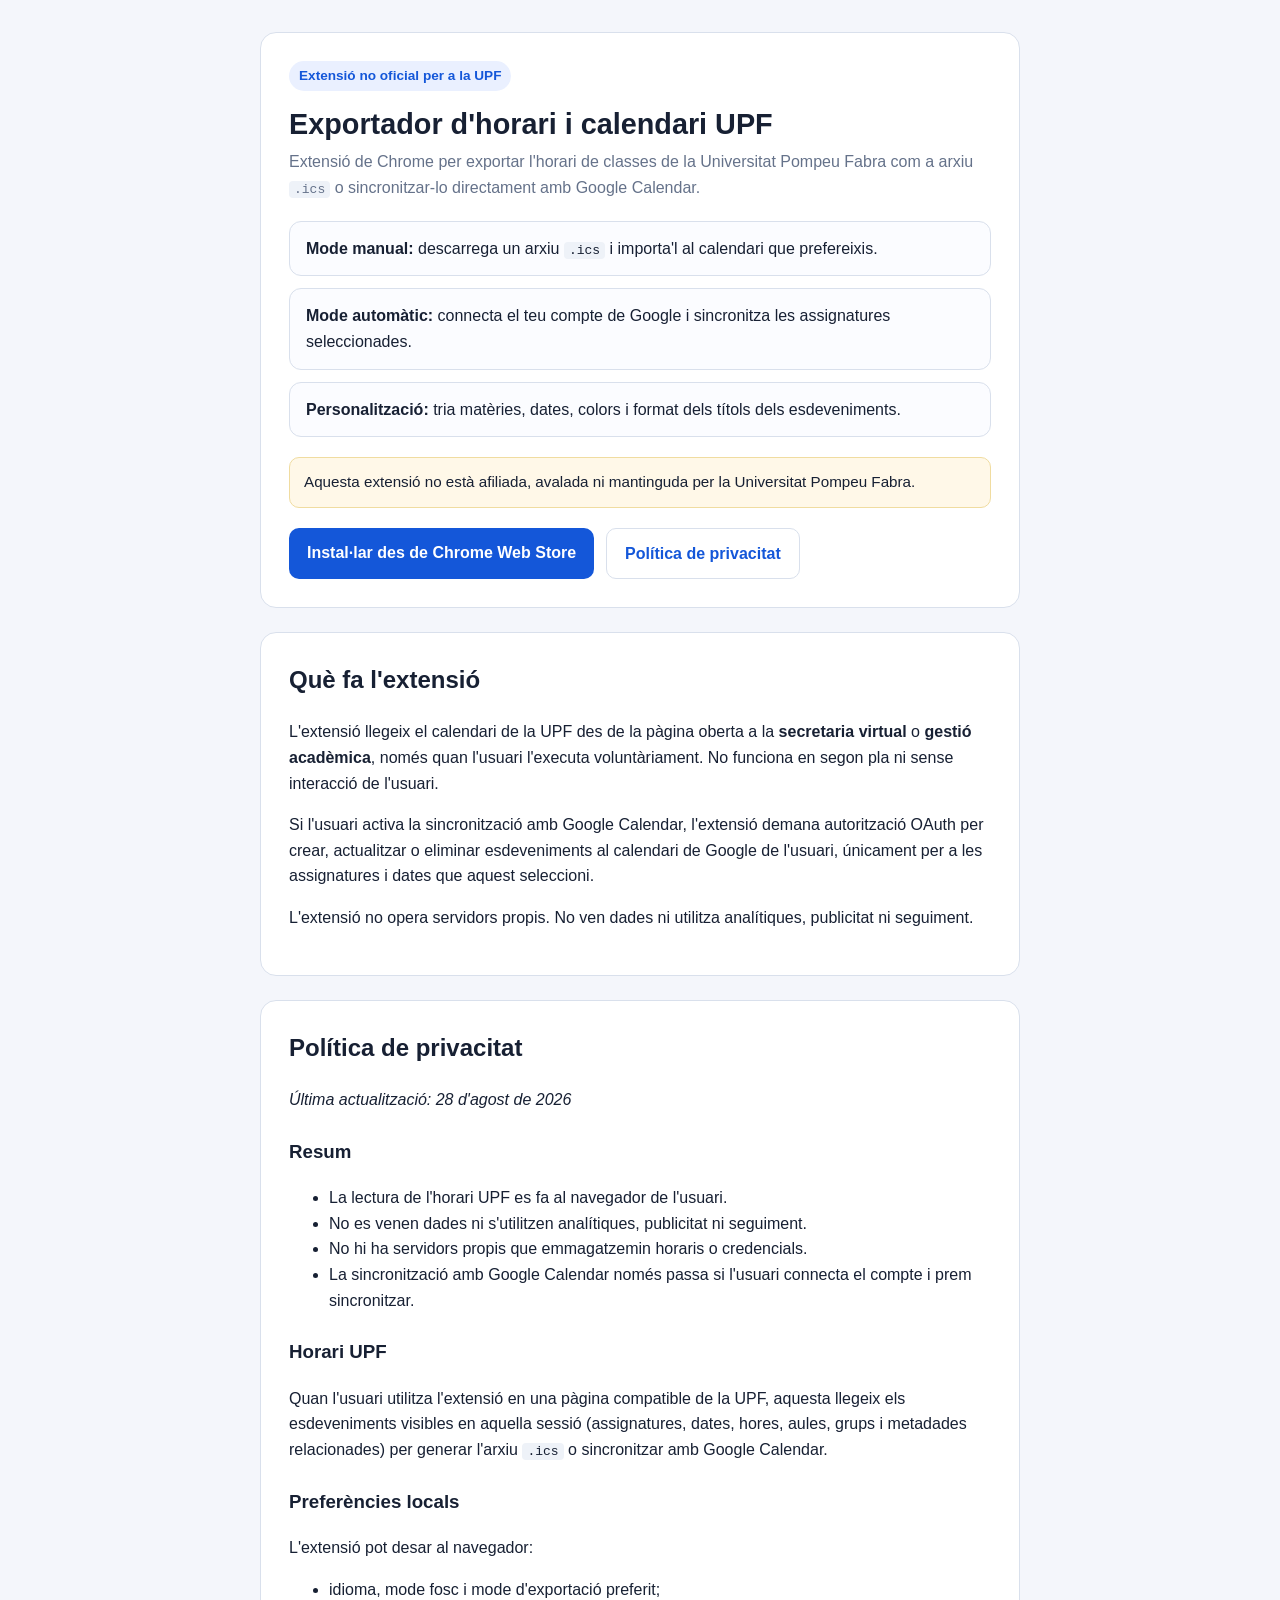
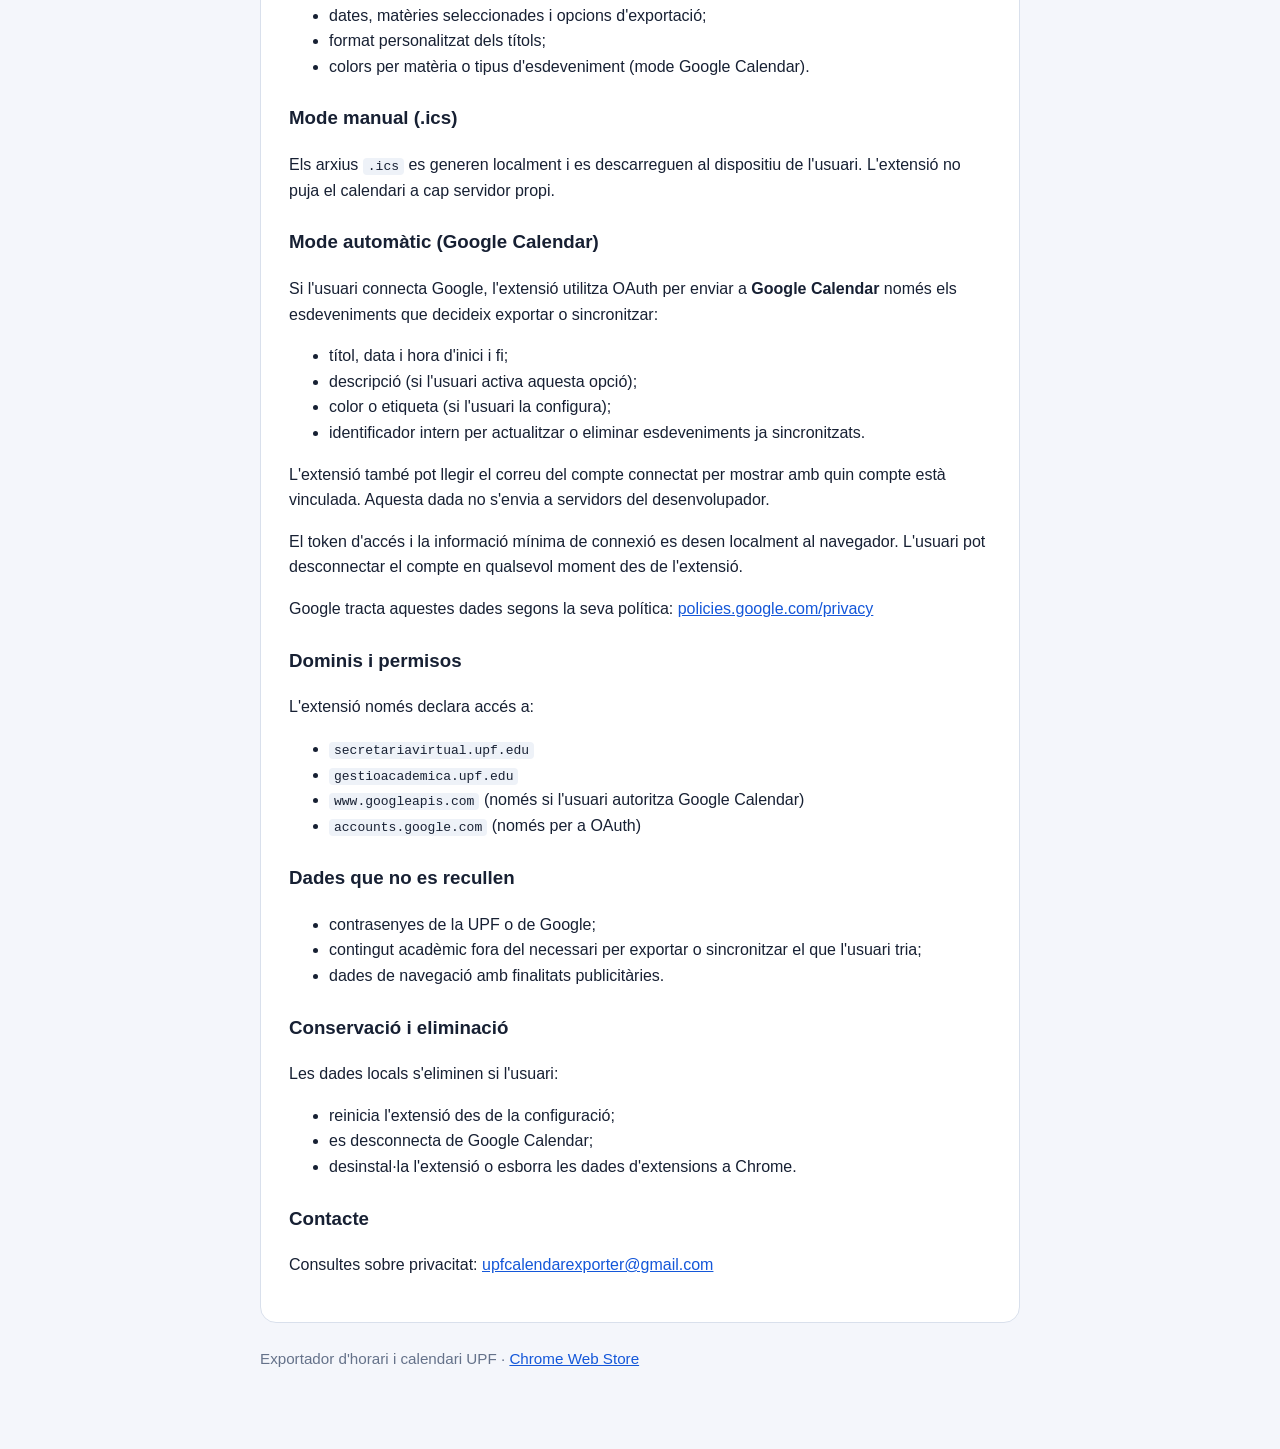
==== docs/index.html @ 2ce5fbe7 "Rename index (2).html to index.html" ====
<!doctype html>
<html lang="ca">
<head>
  <meta charset="utf-8">
  <meta name="viewport" content="width=device-width, initial-scale=1">
  <title>Exportador d'horari i calendari UPF</title>
  <style>
    :root {
      --bg: #f4f6fb;
      --card: #ffffff;
      --text: #172033;
      --muted: #65728a;
      --primary: #1457d9;
      --border: #d9e0ec;
    }

    * { box-sizing: border-box; }

    body {
      margin: 0;
      font-family: Arial, sans-serif;
      line-height: 1.6;
      color: var(--text);
      background: var(--bg);
    }

    .wrap {
      max-width: 800px;
      margin: 0 auto;
      padding: 32px 20px 64px;
    }

    .hero {
      background: var(--card);
      border: 1px solid var(--border);
      border-radius: 16px;
      padding: 28px;
      margin-bottom: 24px;
    }

    h1 {
      margin: 0 0 8px;
      font-size: 1.8rem;
      line-height: 1.2;
    }

    .subtitle {
      margin: 0 0 20px;
      color: var(--muted);
    }

    .badge {
      display: inline-block;
      margin-bottom: 16px;
      padding: 4px 10px;
      border-radius: 999px;
      background: #eaf0ff;
      color: var(--primary);
      font-size: 0.85rem;
      font-weight: 700;
    }

    .actions {
      display: flex;
      flex-wrap: wrap;
      gap: 12px;
      margin-top: 20px;
    }

    .btn {
      display: inline-block;
      padding: 12px 18px;
      border-radius: 10px;
      text-decoration: none;
      font-weight: 700;
    }

    .btn-primary {
      background: var(--primary);
      color: #fff;
    }

    .btn-secondary {
      background: #fff;
      color: var(--primary);
      border: 1px solid var(--border);
    }

    .features {
      display: grid;
      gap: 12px;
      margin: 20px 0 0;
      padding: 0;
      list-style: none;
    }

    .features li {
      background: #fbfcff;
      border: 1px solid var(--border);
      border-radius: 12px;
      padding: 14px 16px;
    }

    .section {
      background: var(--card);
      border: 1px solid var(--border);
      border-radius: 16px;
      padding: 28px;
      margin-bottom: 24px;
    }

    .section h2 {
      margin-top: 0;
    }

    .section h3 {
      margin-top: 24px;
    }

    .notice {
      padding: 12px 14px;
      border-radius: 10px;
      background: #fff8e8;
      border: 1px solid #f0dca0;
      font-size: 0.95rem;
    }

    .footer {
      color: var(--muted);
      font-size: 0.95rem;
    }

    a { color: var(--primary); }

    code {
      background: #eef2f8;
      padding: 1px 5px;
      border-radius: 4px;
    }
  </style>
</head>
<body>
  <div class="wrap">
    <section class="hero">
      <span class="badge">Extensió no oficial per a la UPF</span>
      <h1>Exportador d'horari i calendari UPF</h1>
      <p class="subtitle">
        Extensió de Chrome per exportar l'horari de classes de la Universitat Pompeu Fabra
        com a arxiu <code>.ics</code> o sincronitzar-lo directament amb Google Calendar.
      </p>

      <ul class="features">
        <li><strong>Mode manual:</strong> descarrega un arxiu <code>.ics</code> i importa'l al calendari que prefereixis.</li>
        <li><strong>Mode automàtic:</strong> connecta el teu compte de Google i sincronitza les assignatures seleccionades.</li>
        <li><strong>Personalització:</strong> tria matèries, dates, colors i format dels títols dels esdeveniments.</li>
      </ul>

      <p class="notice" style="margin-top: 20px;">
        Aquesta extensió no està afiliada, avalada ni mantinguda per la Universitat Pompeu Fabra.
      </p>

      <div class="actions">
        <a class="btn btn-primary" href="https://chromewebstore.google.com/detail/ijndcdclgmgbmdmcppklikbmdgbapaig" target="_blank" rel="noopener noreferrer">
          Instal·lar des de Chrome Web Store
        </a>
        <a class="btn btn-secondary" href="#privacidad">
          Política de privacitat
        </a>
      </div>
    </section>

    <section class="section">
      <h2>Què fa l'extensió</h2>
      <p>
        L'extensió llegeix el calendari de la UPF des de la pàgina oberta a la
        <strong>secretaria virtual</strong> o <strong>gestió acadèmica</strong>, només quan l'usuari
        l'executa voluntàriament. No funciona en segon pla ni sense interacció de l'usuari.
      </p>
      <p>
        Si l'usuari activa la sincronització amb Google Calendar, l'extensió demana autorització OAuth
        per crear, actualitzar o eliminar esdeveniments al calendari de Google de l'usuari, únicament
        per a les assignatures i dates que aquest seleccioni.
      </p>
      <p>
        L'extensió no opera servidors propis. No ven dades ni utilitza analítiques, publicitat ni seguiment.
      </p>
    </section>

    <section class="section" id="privacidad">
      <h2>Política de privacitat</h2>
      <p><em>Última actualització: 28 d'agost de 2026</em></p>

      <h3>Resum</h3>
      <ul>
        <li>La lectura de l'horari UPF es fa al navegador de l'usuari.</li>
        <li>No es venen dades ni s'utilitzen analítiques, publicitat ni seguiment.</li>
        <li>No hi ha servidors propis que emmagatzemin horaris o credencials.</li>
        <li>La sincronització amb Google Calendar només passa si l'usuari connecta el compte i prem sincronitzar.</li>
      </ul>

      <h3>Horari UPF</h3>
      <p>
        Quan l'usuari utilitza l'extensió en una pàgina compatible de la UPF, aquesta llegeix els
        esdeveniments visibles en aquella sessió (assignatures, dates, hores, aules, grups i metadades
        relacionades) per generar l'arxiu <code>.ics</code> o sincronitzar amb Google Calendar.
      </p>

      <h3>Preferències locals</h3>
      <p>L'extensió pot desar al navegador:</p>
      <ul>
        <li>idioma, mode fosc i mode d'exportació preferit;</li>
        <li>dates, matèries seleccionades i opcions d'exportació;</li>
        <li>format personalitzat dels títols;</li>
        <li>colors per matèria o tipus d'esdeveniment (mode Google Calendar).</li>
      </ul>

      <h3>Mode manual (.ics)</h3>
      <p>
        Els arxius <code>.ics</code> es generen localment i es descarreguen al dispositiu de l'usuari.
        L'extensió no puja el calendari a cap servidor propi.
      </p>

      <h3>Mode automàtic (Google Calendar)</h3>
      <p>
        Si l'usuari connecta Google, l'extensió utilitza OAuth per enviar a
        <strong>Google Calendar</strong> només els esdeveniments que decideix exportar o sincronitzar:
      </p>
      <ul>
        <li>títol, data i hora d'inici i fi;</li>
        <li>descripció (si l'usuari activa aquesta opció);</li>
        <li>color o etiqueta (si l'usuari la configura);</li>
        <li>identificador intern per actualitzar o eliminar esdeveniments ja sincronitzats.</li>
      </ul>
      <p>
        L'extensió també pot llegir el correu del compte connectat per mostrar amb quin compte està
        vinculada. Aquesta dada no s'envia a servidors del desenvolupador.
      </p>
      <p>
        El token d'accés i la informació mínima de connexió es desen localment al navegador.
        L'usuari pot desconnectar el compte en qualsevol moment des de l'extensió.
      </p>
      <p>
        Google tracta aquestes dades segons la seva política:
        <a href="https://policies.google.com/privacy" target="_blank" rel="noopener noreferrer">policies.google.com/privacy</a>
      </p>

      <h3>Dominis i permisos</h3>
      <p>L'extensió només declara accés a:</p>
      <ul>
        <li><code>secretariavirtual.upf.edu</code></li>
        <li><code>gestioacademica.upf.edu</code></li>
        <li><code>www.googleapis.com</code> (només si l'usuari autoritza Google Calendar)</li>
        <li><code>accounts.google.com</code> (només per a OAuth)</li>
      </ul>

      <h3>Dades que no es recullen</h3>
      <ul>
        <li>contrasenyes de la UPF o de Google;</li>
        <li>contingut acadèmic fora del necessari per exportar o sincronitzar el que l'usuari tria;</li>
        <li>dades de navegació amb finalitats publicitàries.</li>
      </ul>

      <h3>Conservació i eliminació</h3>
      <p>Les dades locals s'eliminen si l'usuari:</p>
      <ul>
        <li>reinicia l'extensió des de la configuració;</li>
        <li>es desconnecta de Google Calendar;</li>
        <li>desinstal·la l'extensió o esborra les dades d'extensions a Chrome.</li>
      </ul>

      <h3>Contacte</h3>
      <p>
        Consultes sobre privacitat:
        <a href="mailto:upfcalendarexporter@gmail.com">upfcalendarexporter@gmail.com</a>
      </p>
    </section>

    <p class="footer">
      Exportador d'horari i calendari UPF ·
      <a href="https://chromewebstore.google.com/detail/ijndcdclgmgbmdmcppklikbmdgbapaig" target="_blank" rel="noopener noreferrer">Chrome Web Store</a>
    </p>
  </div>
</body>
</html>
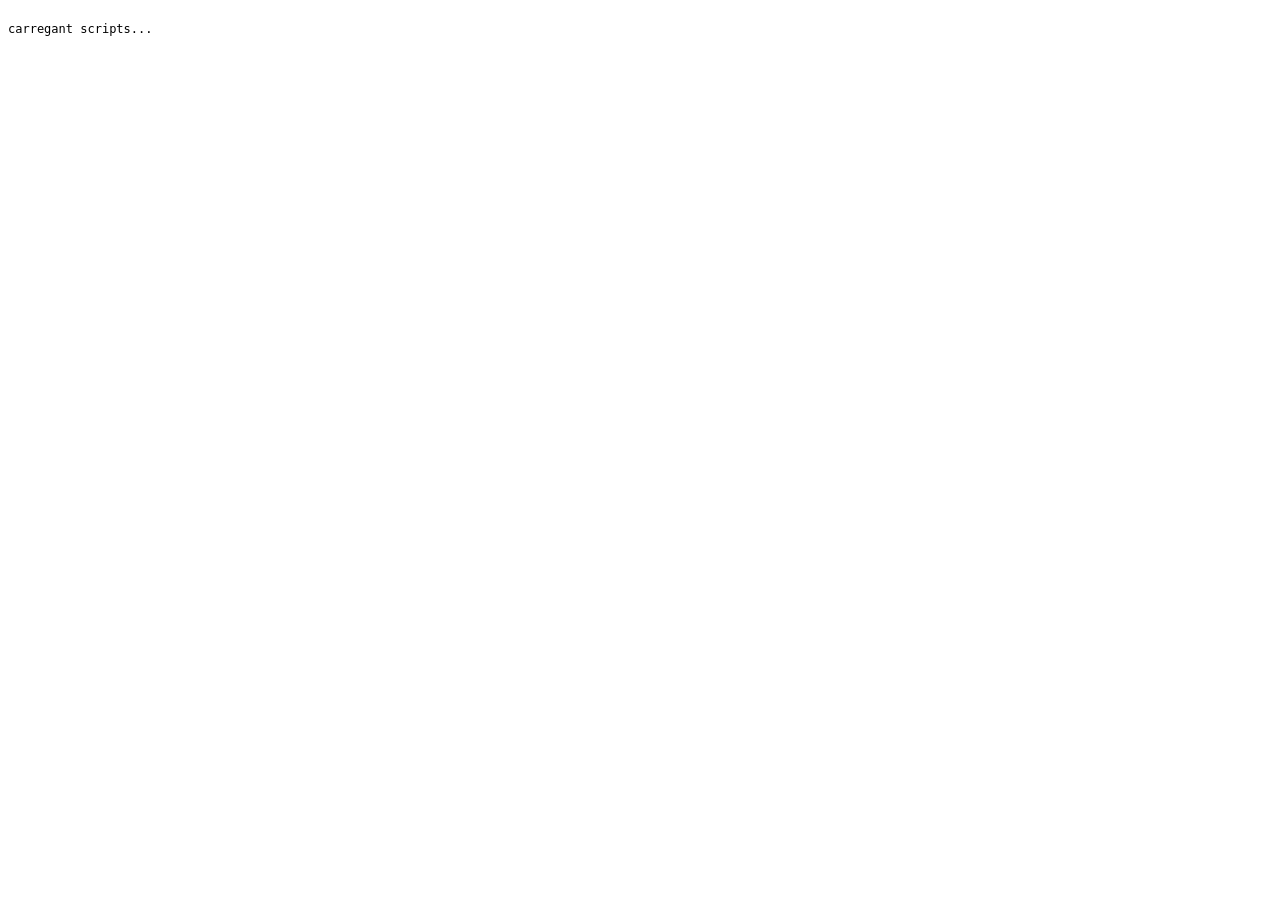
==== commit 4813c75f: "Update index.html" ====
--- a/docs/index.html
+++ b/docs/index.html
@@ -1,284 +1,38 @@
-<!doctype html>
+<!DOCTYPE html>
 <html lang="ca">
 <head>
-  <meta charset="utf-8">
-  <meta name="viewport" content="width=device-width, initial-scale=1">
-  <title>Exportador d'horari i calendari UPF</title>
-  <style>
-    :root {
-      --bg: #f4f6fb;
-      --card: #ffffff;
-      --text: #172033;
-      --muted: #65728a;
-      --primary: #1457d9;
-      --border: #d9e0ec;
-    }
-
-    * { box-sizing: border-box; }
-
-    body {
-      margin: 0;
-      font-family: Arial, sans-serif;
-      line-height: 1.6;
-      color: var(--text);
-      background: var(--bg);
-    }
-
-    .wrap {
-      max-width: 800px;
-      margin: 0 auto;
-      padding: 32px 20px 64px;
-    }
-
-    .hero {
-      background: var(--card);
-      border: 1px solid var(--border);
-      border-radius: 16px;
-      padding: 28px;
-      margin-bottom: 24px;
-    }
-
-    h1 {
-      margin: 0 0 8px;
-      font-size: 1.8rem;
-      line-height: 1.2;
-    }
-
-    .subtitle {
-      margin: 0 0 20px;
-      color: var(--muted);
-    }
-
-    .badge {
-      display: inline-block;
-      margin-bottom: 16px;
-      padding: 4px 10px;
-      border-radius: 999px;
-      background: #eaf0ff;
-      color: var(--primary);
-      font-size: 0.85rem;
-      font-weight: 700;
-    }
-
-    .actions {
-      display: flex;
-      flex-wrap: wrap;
-      gap: 12px;
-      margin-top: 20px;
-    }
-
-    .btn {
-      display: inline-block;
-      padding: 12px 18px;
-      border-radius: 10px;
-      text-decoration: none;
-      font-weight: 700;
-    }
-
-    .btn-primary {
-      background: var(--primary);
-      color: #fff;
-    }
-
-    .btn-secondary {
-      background: #fff;
-      color: var(--primary);
-      border: 1px solid var(--border);
-    }
-
-    .features {
-      display: grid;
-      gap: 12px;
-      margin: 20px 0 0;
-      padding: 0;
-      list-style: none;
-    }
-
-    .features li {
-      background: #fbfcff;
-      border: 1px solid var(--border);
-      border-radius: 12px;
-      padding: 14px 16px;
-    }
-
-    .section {
-      background: var(--card);
-      border: 1px solid var(--border);
-      border-radius: 16px;
-      padding: 28px;
-      margin-bottom: 24px;
-    }
-
-    .section h2 {
-      margin-top: 0;
-    }
-
-    .section h3 {
-      margin-top: 24px;
-    }
-
-    .notice {
-      padding: 12px 14px;
-      border-radius: 10px;
-      background: #fff8e8;
-      border: 1px solid #f0dca0;
-      font-size: 0.95rem;
-    }
-
-    .footer {
-      color: var(--muted);
-      font-size: 0.95rem;
-    }
-
-    a { color: var(--primary); }
-
-    code {
-      background: #eef2f8;
-      padding: 1px 5px;
-      border-radius: 4px;
-    }
-  </style>
+<meta charset="utf-8">
+<title>Harness corrector CA</title>
+<style>body{font-family:monospace;font-size:12px;white-space:pre-wrap}</style>
 </head>
 <body>
-  <div class="wrap">
-    <section class="hero">
-      <span class="badge">Extensió no oficial per a la UPF</span>
-      <h1>Exportador d'horari i calendari UPF</h1>
-      <p class="subtitle">
-        Extensió de Chrome per exportar l'horari de classes de la Universitat Pompeu Fabra
-        com a arxiu <code>.ics</code> o sincronitzar-lo directament amb Google Calendar.
-      </p>
-
-      <ul class="features">
-        <li><strong>Mode manual:</strong> descarrega un arxiu <code>.ics</code> i importa'l al calendari que prefereixis.</li>
-        <li><strong>Mode automàtic:</strong> connecta el teu compte de Google i sincronitza les assignatures seleccionades.</li>
-        <li><strong>Personalització:</strong> tria matèries, dates, colors i format dels títols dels esdeveniments.</li>
-      </ul>
-
-      <p class="notice" style="margin-top: 20px;">
-        Aquesta extensió no està afiliada, avalada ni mantinguda per la Universitat Pompeu Fabra.
-      </p>
-
-      <div class="actions">
-        <a class="btn btn-primary" href="https://chromewebstore.google.com/detail/ijndcdclgmgbmdmcppklikbmdgbapaig" target="_blank" rel="noopener noreferrer">
-          Instal·lar des de Chrome Web Store
-        </a>
-        <a class="btn btn-secondary" href="#privacidad">
-          Política de privacitat
-        </a>
-      </div>
-    </section>
-
-    <section class="section">
-      <h2>Què fa l'extensió</h2>
-      <p>
-        L'extensió llegeix el calendari de la UPF des de la pàgina oberta a la
-        <strong>secretaria virtual</strong> o <strong>gestió acadèmica</strong>, només quan l'usuari
-        l'executa voluntàriament. No funciona en segon pla ni sense interacció de l'usuari.
-      </p>
-      <p>
-        Si l'usuari activa la sincronització amb Google Calendar, l'extensió demana autorització OAuth
-        per crear, actualitzar o eliminar esdeveniments al calendari de Google de l'usuari, únicament
-        per a les assignatures i dates que aquest seleccioni.
-      </p>
-      <p>
-        L'extensió no opera servidors propis. No ven dades ni utilitza analítiques, publicitat ni seguiment.
-      </p>
-    </section>
-
-    <section class="section" id="privacidad">
-      <h2>Política de privacitat</h2>
-      <p><em>Última actualització: 28 d'agost de 2026</em></p>
-
-      <h3>Resum</h3>
-      <ul>
-        <li>La lectura de l'horari UPF es fa al navegador de l'usuari.</li>
-        <li>No es venen dades ni s'utilitzen analítiques, publicitat ni seguiment.</li>
-        <li>No hi ha servidors propis que emmagatzemin horaris o credencials.</li>
-        <li>La sincronització amb Google Calendar només passa si l'usuari connecta el compte i prem sincronitzar.</li>
-      </ul>
-
-      <h3>Horari UPF</h3>
-      <p>
-        Quan l'usuari utilitza l'extensió en una pàgina compatible de la UPF, aquesta llegeix els
-        esdeveniments visibles en aquella sessió (assignatures, dates, hores, aules, grups i metadades
-        relacionades) per generar l'arxiu <code>.ics</code> o sincronitzar amb Google Calendar.
-      </p>
-
-      <h3>Preferències locals</h3>
-      <p>L'extensió pot desar al navegador:</p>
-      <ul>
-        <li>idioma, mode fosc i mode d'exportació preferit;</li>
-        <li>dates, matèries seleccionades i opcions d'exportació;</li>
-        <li>format personalitzat dels títols;</li>
-        <li>colors per matèria o tipus d'esdeveniment (mode Google Calendar).</li>
-      </ul>
-
-      <h3>Mode manual (.ics)</h3>
-      <p>
-        Els arxius <code>.ics</code> es generen localment i es descarreguen al dispositiu de l'usuari.
-        L'extensió no puja el calendari a cap servidor propi.
-      </p>
-
-      <h3>Mode automàtic (Google Calendar)</h3>
-      <p>
-        Si l'usuari connecta Google, l'extensió utilitza OAuth per enviar a
-        <strong>Google Calendar</strong> només els esdeveniments que decideix exportar o sincronitzar:
-      </p>
-      <ul>
-        <li>títol, data i hora d'inici i fi;</li>
-        <li>descripció (si l'usuari activa aquesta opció);</li>
-        <li>color o etiqueta (si l'usuari la configura);</li>
-        <li>identificador intern per actualitzar o eliminar esdeveniments ja sincronitzats.</li>
-      </ul>
-      <p>
-        L'extensió també pot llegir el correu del compte connectat per mostrar amb quin compte està
-        vinculada. Aquesta dada no s'envia a servidors del desenvolupador.
-      </p>
-      <p>
-        El token d'accés i la informació mínima de connexió es desen localment al navegador.
-        L'usuari pot desconnectar el compte en qualsevol moment des de l'extensió.
-      </p>
-      <p>
-        Google tracta aquestes dades segons la seva política:
-        <a href="https://policies.google.com/privacy" target="_blank" rel="noopener noreferrer">policies.google.com/privacy</a>
-      </p>
-
-      <h3>Dominis i permisos</h3>
-      <p>L'extensió només declara accés a:</p>
-      <ul>
-        <li><code>secretariavirtual.upf.edu</code></li>
-        <li><code>gestioacademica.upf.edu</code></li>
-        <li><code>www.googleapis.com</code> (només si l'usuari autoritza Google Calendar)</li>
-        <li><code>accounts.google.com</code> (només per a OAuth)</li>
-      </ul>
-
-      <h3>Dades que no es recullen</h3>
-      <ul>
-        <li>contrasenyes de la UPF o de Google;</li>
-        <li>contingut acadèmic fora del necessari per exportar o sincronitzar el que l'usuari tria;</li>
-        <li>dades de navegació amb finalitats publicitàries.</li>
-      </ul>
-
-      <h3>Conservació i eliminació</h3>
-      <p>Les dades locals s'eliminen si l'usuari:</p>
-      <ul>
-        <li>reinicia l'extensió des de la configuració;</li>
-        <li>es desconnecta de Google Calendar;</li>
-        <li>desinstal·la l'extensió o esborra les dades d'extensions a Chrome.</li>
-      </ul>
-
-      <h3>Contacte</h3>
-      <p>
-        Consultes sobre privacitat:
-        <a href="mailto:upfcalendarexporter@gmail.com">upfcalendarexporter@gmail.com</a>
-      </p>
-    </section>
-
-    <p class="footer">
-      Exportador d'horari i calendari UPF ·
-      <a href="https://chromewebstore.google.com/detail/ijndcdclgmgbmdmcppklikbmdgbapaig" target="_blank" rel="noopener noreferrer">Chrome Web Store</a>
-    </p>
-  </div>
+<div id="status">carregant scripts...</div>
+<pre id="out"></pre>
+<script>
+  // Shim chrome.runtime per al motor fora de l'extensió
+  globalThis.chrome = {
+    runtime: {
+      getURL(path) {
+        const value = String(path || "");
+        return new URL(value.startsWith("src/") ? `../${value}` : value, location.href).href;
+      },
+      getManifest() {
+        return { version: "9.6.104", version_name: "9.6.104-eagles", manifest_version: 3, name: "Harness" };
+      }
+    }
+  };
+</script>
+<script src="../src/ca-eagles-decoder.js?v=p4d-eagles"></script>
+<script src="../src/ca-pos-dict.js"></script>
+<script src="../src/ca-morfologik-fsa.js"></script>
+<script src="../src/ca-hunspell-speller.js"></script>
+<script src="../src/ca-frequency-index.js"></script>
+<script src="../src/ca-diacritics-pos.js"></script>
+<script src="../src/ca-archaic-filter.js"></script>
+<script src="../src/ca-verb-synthesis.js"></script>
+<script src="../src/ca-multiword-merge.js"></script>
+<script src="../src/ca-disambiguation-selectors.js"></script>
+<script src="../src/language-engine.js?v=p4d-eagles-final"></script>
+<script src="run.js"></script>
 </body>
 </html>
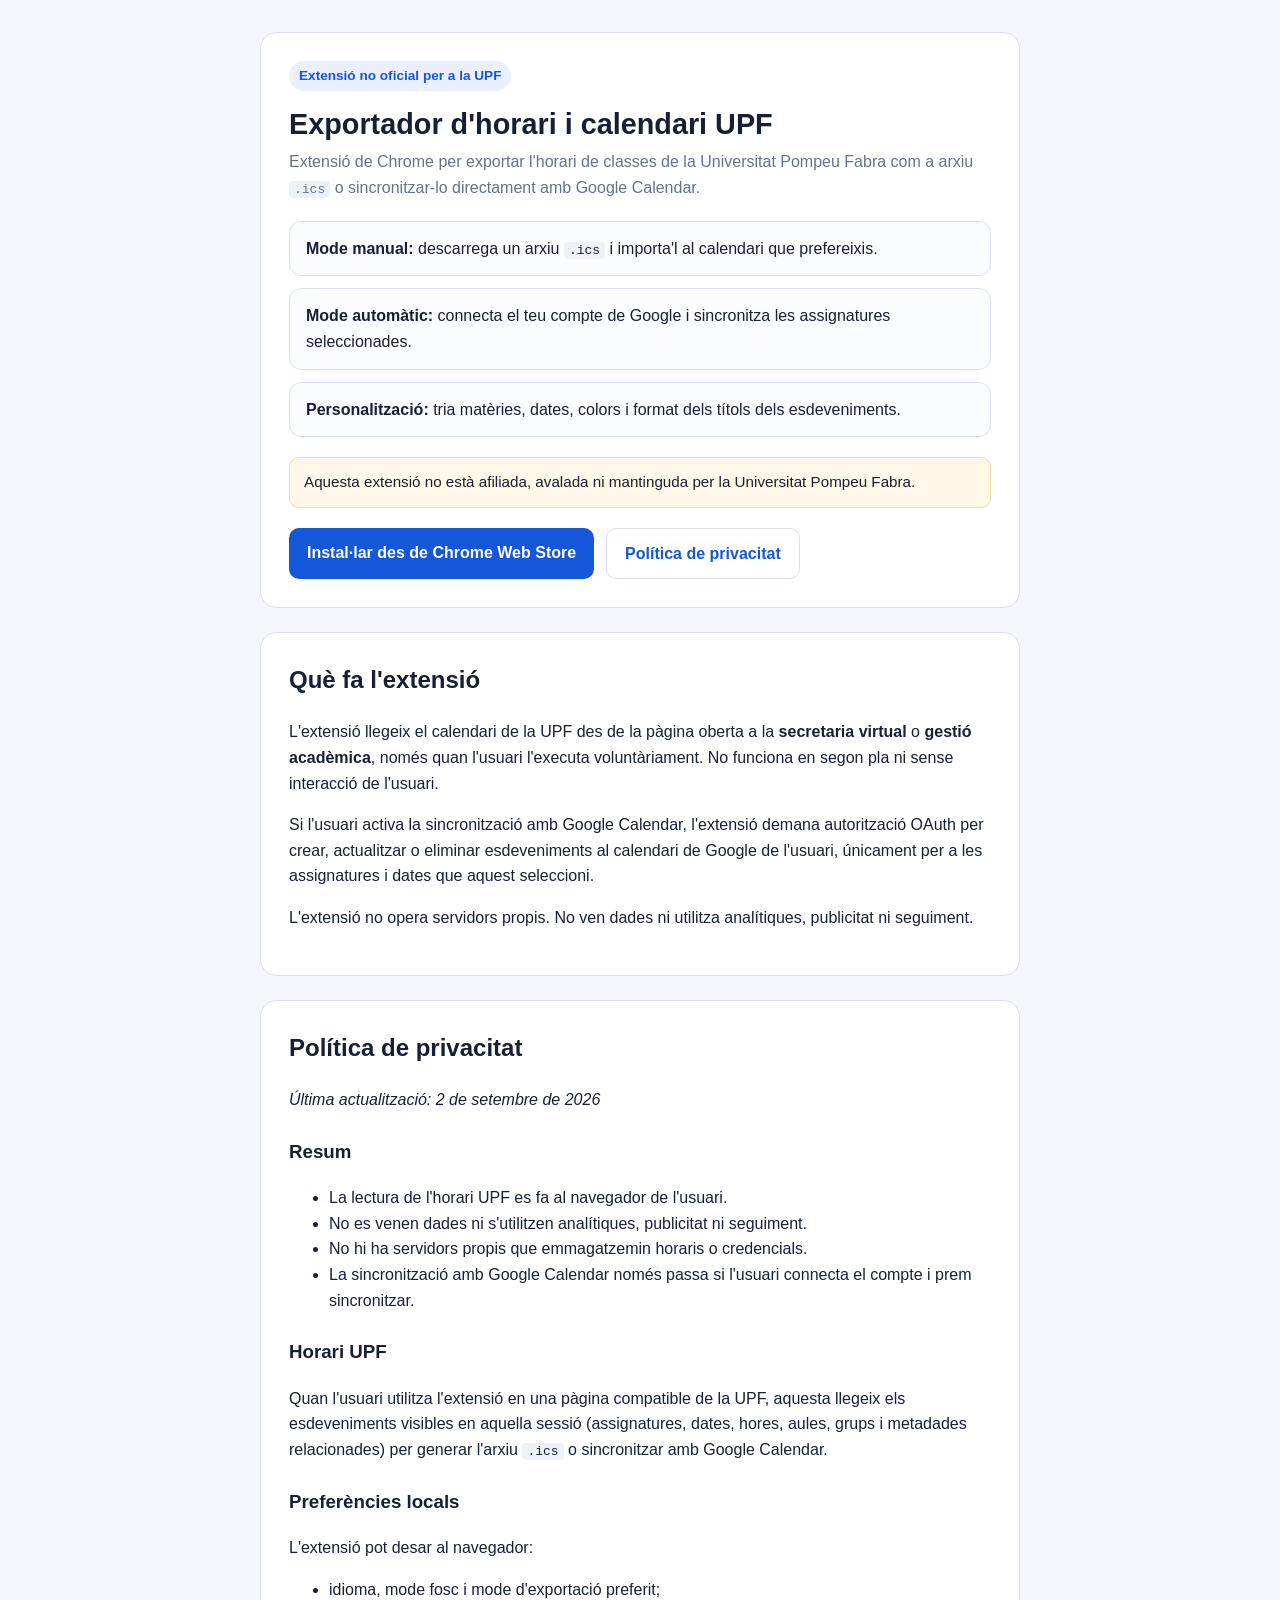
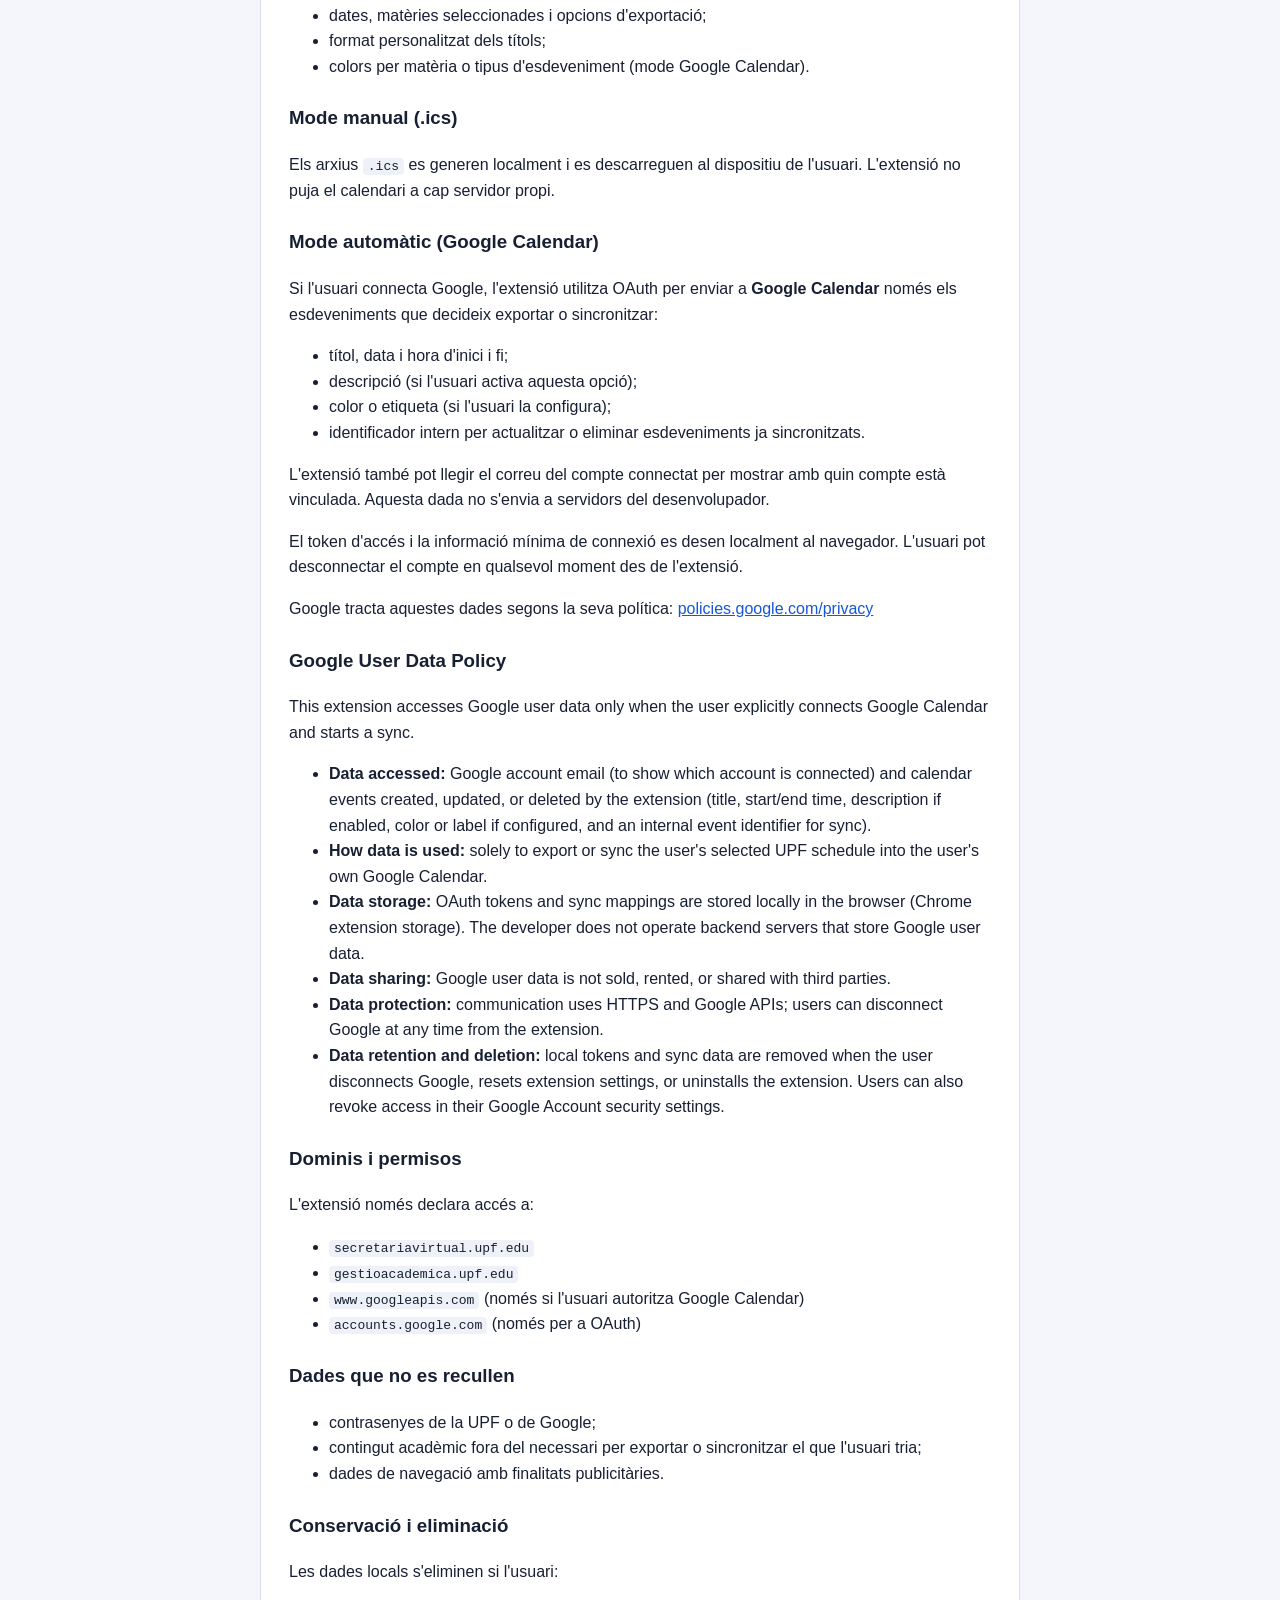
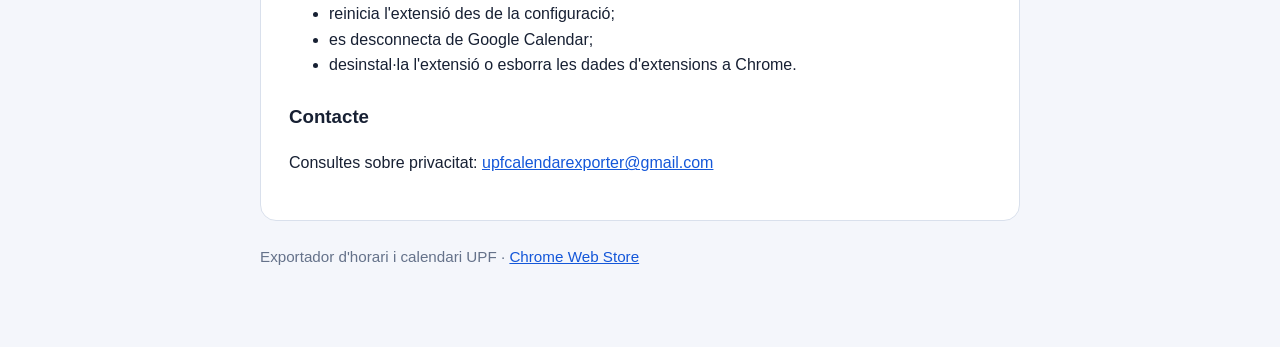
==== commit ea9be9f1: "Add files via upload" ====
--- a/docs/index.html
+++ b/docs/index.html
@@ -1,38 +1,298 @@
-<!DOCTYPE html>
+<!doctype html>
 <html lang="ca">
 <head>
-<meta charset="utf-8">
-<title>Harness corrector CA</title>
-<style>body{font-family:monospace;font-size:12px;white-space:pre-wrap}</style>
+  <meta charset="utf-8">
+  <meta name="viewport" content="width=device-width, initial-scale=1">
+  <title>Exportador d'horari i calendari UPF</title>
+  <style>
+    :root {
+      --bg: #f4f6fb;
+      --card: #ffffff;
+      --text: #172033;
+      --muted: #65728a;
+      --primary: #1457d9;
+      --border: #d9e0ec;
+    }
+
+    * { box-sizing: border-box; }
+
+    body {
+      margin: 0;
+      font-family: Arial, sans-serif;
+      line-height: 1.6;
+      color: var(--text);
+      background: var(--bg);
+    }
+
+    .wrap {
+      max-width: 800px;
+      margin: 0 auto;
+      padding: 32px 20px 64px;
+    }
+
+    .hero {
+      background: var(--card);
+      border: 1px solid var(--border);
+      border-radius: 16px;
+      padding: 28px;
+      margin-bottom: 24px;
+    }
+
+    h1 {
+      margin: 0 0 8px;
+      font-size: 1.8rem;
+      line-height: 1.2;
+    }
+
+    .subtitle {
+      margin: 0 0 20px;
+      color: var(--muted);
+    }
+
+    .badge {
+      display: inline-block;
+      margin-bottom: 16px;
+      padding: 4px 10px;
+      border-radius: 999px;
+      background: #eaf0ff;
+      color: var(--primary);
+      font-size: 0.85rem;
+      font-weight: 700;
+    }
+
+    .actions {
+      display: flex;
+      flex-wrap: wrap;
+      gap: 12px;
+      margin-top: 20px;
+    }
+
+    .btn {
+      display: inline-block;
+      padding: 12px 18px;
+      border-radius: 10px;
+      text-decoration: none;
+      font-weight: 700;
+    }
+
+    .btn-primary {
+      background: var(--primary);
+      color: #fff;
+    }
+
+    .btn-secondary {
+      background: #fff;
+      color: var(--primary);
+      border: 1px solid var(--border);
+    }
+
+    .features {
+      display: grid;
+      gap: 12px;
+      margin: 20px 0 0;
+      padding: 0;
+      list-style: none;
+    }
+
+    .features li {
+      background: #fbfcff;
+      border: 1px solid var(--border);
+      border-radius: 12px;
+      padding: 14px 16px;
+    }
+
+    .section {
+      background: var(--card);
+      border: 1px solid var(--border);
+      border-radius: 16px;
+      padding: 28px;
+      margin-bottom: 24px;
+    }
+
+    .section h2 {
+      margin-top: 0;
+    }
+
+    .section h3 {
+      margin-top: 24px;
+    }
+
+    .notice {
+      padding: 12px 14px;
+      border-radius: 10px;
+      background: #fff8e8;
+      border: 1px solid #f0dca0;
+      font-size: 0.95rem;
+    }
+
+    .footer {
+      color: var(--muted);
+      font-size: 0.95rem;
+    }
+
+    a { color: var(--primary); }
+
+    code {
+      background: #eef2f8;
+      padding: 1px 5px;
+      border-radius: 4px;
+    }
+  </style>
 </head>
 <body>
-<div id="status">carregant scripts...</div>
-<pre id="out"></pre>
-<script>
-  // Shim chrome.runtime per al motor fora de l'extensió
-  globalThis.chrome = {
-    runtime: {
-      getURL(path) {
-        const value = String(path || "");
-        return new URL(value.startsWith("src/") ? `../${value}` : value, location.href).href;
-      },
-      getManifest() {
-        return { version: "9.6.104", version_name: "9.6.104-eagles", manifest_version: 3, name: "Harness" };
-      }
-    }
-  };
-</script>
-<script src="../src/ca-eagles-decoder.js?v=p4d-eagles"></script>
-<script src="../src/ca-pos-dict.js"></script>
-<script src="../src/ca-morfologik-fsa.js"></script>
-<script src="../src/ca-hunspell-speller.js"></script>
-<script src="../src/ca-frequency-index.js"></script>
-<script src="../src/ca-diacritics-pos.js"></script>
-<script src="../src/ca-archaic-filter.js"></script>
-<script src="../src/ca-verb-synthesis.js"></script>
-<script src="../src/ca-multiword-merge.js"></script>
-<script src="../src/ca-disambiguation-selectors.js"></script>
-<script src="../src/language-engine.js?v=p4d-eagles-final"></script>
-<script src="run.js"></script>
+  <div class="wrap">
+    <section class="hero">
+      <span class="badge">Extensió no oficial per a la UPF</span>
+      <h1>Exportador d'horari i calendari UPF</h1>
+      <p class="subtitle">
+        Extensió de Chrome per exportar l'horari de classes de la Universitat Pompeu Fabra
+        com a arxiu <code>.ics</code> o sincronitzar-lo directament amb Google Calendar.
+      </p>
+
+      <ul class="features">
+        <li><strong>Mode manual:</strong> descarrega un arxiu <code>.ics</code> i importa'l al calendari que prefereixis.</li>
+        <li><strong>Mode automàtic:</strong> connecta el teu compte de Google i sincronitza les assignatures seleccionades.</li>
+        <li><strong>Personalització:</strong> tria matèries, dates, colors i format dels títols dels esdeveniments.</li>
+      </ul>
+
+      <p class="notice" style="margin-top: 20px;">
+        Aquesta extensió no està afiliada, avalada ni mantinguda per la Universitat Pompeu Fabra.
+      </p>
+
+      <div class="actions">
+        <a class="btn btn-primary" href="https://chromewebstore.google.com/detail/ijndcdclgmgbmdmcppklikbmdgbapaig" target="_blank" rel="noopener noreferrer">
+          Instal·lar des de Chrome Web Store
+        </a>
+        <a class="btn btn-secondary" href="#privacidad">
+          Política de privacitat
+        </a>
+      </div>
+    </section>
+
+    <section class="section">
+      <h2>Què fa l'extensió</h2>
+      <p>
+        L'extensió llegeix el calendari de la UPF des de la pàgina oberta a la
+        <strong>secretaria virtual</strong> o <strong>gestió acadèmica</strong>, només quan l'usuari
+        l'executa voluntàriament. No funciona en segon pla ni sense interacció de l'usuari.
+      </p>
+      <p>
+        Si l'usuari activa la sincronització amb Google Calendar, l'extensió demana autorització OAuth
+        per crear, actualitzar o eliminar esdeveniments al calendari de Google de l'usuari, únicament
+        per a les assignatures i dates que aquest seleccioni.
+      </p>
+      <p>
+        L'extensió no opera servidors propis. No ven dades ni utilitza analítiques, publicitat ni seguiment.
+      </p>
+    </section>
+
+    <section class="section" id="privacidad">
+      <h2>Política de privacitat</h2>
+      <p><em>Última actualització: 2 de setembre de 2026</em></p>
+
+      <h3>Resum</h3>
+      <ul>
+        <li>La lectura de l'horari UPF es fa al navegador de l'usuari.</li>
+        <li>No es venen dades ni s'utilitzen analítiques, publicitat ni seguiment.</li>
+        <li>No hi ha servidors propis que emmagatzemin horaris o credencials.</li>
+        <li>La sincronització amb Google Calendar només passa si l'usuari connecta el compte i prem sincronitzar.</li>
+      </ul>
+
+      <h3>Horari UPF</h3>
+      <p>
+        Quan l'usuari utilitza l'extensió en una pàgina compatible de la UPF, aquesta llegeix els
+        esdeveniments visibles en aquella sessió (assignatures, dates, hores, aules, grups i metadades
+        relacionades) per generar l'arxiu <code>.ics</code> o sincronitzar amb Google Calendar.
+      </p>
+
+      <h3>Preferències locals</h3>
+      <p>L'extensió pot desar al navegador:</p>
+      <ul>
+        <li>idioma, mode fosc i mode d'exportació preferit;</li>
+        <li>dates, matèries seleccionades i opcions d'exportació;</li>
+        <li>format personalitzat dels títols;</li>
+        <li>colors per matèria o tipus d'esdeveniment (mode Google Calendar).</li>
+      </ul>
+
+      <h3>Mode manual (.ics)</h3>
+      <p>
+        Els arxius <code>.ics</code> es generen localment i es descarreguen al dispositiu de l'usuari.
+        L'extensió no puja el calendari a cap servidor propi.
+      </p>
+
+      <h3>Mode automàtic (Google Calendar)</h3>
+      <p>
+        Si l'usuari connecta Google, l'extensió utilitza OAuth per enviar a
+        <strong>Google Calendar</strong> només els esdeveniments que decideix exportar o sincronitzar:
+      </p>
+      <ul>
+        <li>títol, data i hora d'inici i fi;</li>
+        <li>descripció (si l'usuari activa aquesta opció);</li>
+        <li>color o etiqueta (si l'usuari la configura);</li>
+        <li>identificador intern per actualitzar o eliminar esdeveniments ja sincronitzats.</li>
+      </ul>
+      <p>
+        L'extensió també pot llegir el correu del compte connectat per mostrar amb quin compte està
+        vinculada. Aquesta dada no s'envia a servidors del desenvolupador.
+      </p>
+      <p>
+        El token d'accés i la informació mínima de connexió es desen localment al navegador.
+        L'usuari pot desconnectar el compte en qualsevol moment des de l'extensió.
+      </p>
+      <p>
+        Google tracta aquestes dades segons la seva política:
+        <a href="https://policies.google.com/privacy" target="_blank" rel="noopener noreferrer">policies.google.com/privacy</a>
+      </p>
+
+      <h3>Google User Data Policy</h3>
+      <p>
+        This extension accesses Google user data only when the user explicitly connects
+        Google Calendar and starts a sync.
+      </p>
+      <ul>
+        <li><strong>Data accessed:</strong> Google account email (to show which account is connected) and calendar events created, updated, or deleted by the extension (title, start/end time, description if enabled, color or label if configured, and an internal event identifier for sync).</li>
+        <li><strong>How data is used:</strong> solely to export or sync the user's selected UPF schedule into the user's own Google Calendar.</li>
+        <li><strong>Data storage:</strong> OAuth tokens and sync mappings are stored locally in the browser (Chrome extension storage). The developer does not operate backend servers that store Google user data.</li>
+        <li><strong>Data sharing:</strong> Google user data is not sold, rented, or shared with third parties.</li>
+        <li><strong>Data protection:</strong> communication uses HTTPS and Google APIs; users can disconnect Google at any time from the extension.</li>
+        <li><strong>Data retention and deletion:</strong> local tokens and sync data are removed when the user disconnects Google, resets extension settings, or uninstalls the extension. Users can also revoke access in their Google Account security settings.</li>
+      </ul>
+
+      <h3>Dominis i permisos</h3>
+      <p>L'extensió només declara accés a:</p>
+      <ul>
+        <li><code>secretariavirtual.upf.edu</code></li>
+        <li><code>gestioacademica.upf.edu</code></li>
+        <li><code>www.googleapis.com</code> (només si l'usuari autoritza Google Calendar)</li>
+        <li><code>accounts.google.com</code> (només per a OAuth)</li>
+      </ul>
+
+      <h3>Dades que no es recullen</h3>
+      <ul>
+        <li>contrasenyes de la UPF o de Google;</li>
+        <li>contingut acadèmic fora del necessari per exportar o sincronitzar el que l'usuari tria;</li>
+        <li>dades de navegació amb finalitats publicitàries.</li>
+      </ul>
+
+      <h3>Conservació i eliminació</h3>
+      <p>Les dades locals s'eliminen si l'usuari:</p>
+      <ul>
+        <li>reinicia l'extensió des de la configuració;</li>
+        <li>es desconnecta de Google Calendar;</li>
+        <li>desinstal·la l'extensió o esborra les dades d'extensions a Chrome.</li>
+      </ul>
+
+      <h3>Contacte</h3>
+      <p>
+        Consultes sobre privacitat:
+        <a href="mailto:upfcalendarexporter@gmail.com">upfcalendarexporter@gmail.com</a>
+      </p>
+    </section>
+
+    <p class="footer">
+      Exportador d'horari i calendari UPF ·
+      <a href="https://chromewebstore.google.com/detail/ijndcdclgmgbmdmcppklikbmdgbapaig" target="_blank" rel="noopener noreferrer">Chrome Web Store</a>
+    </p>
+  </div>
 </body>
 </html>
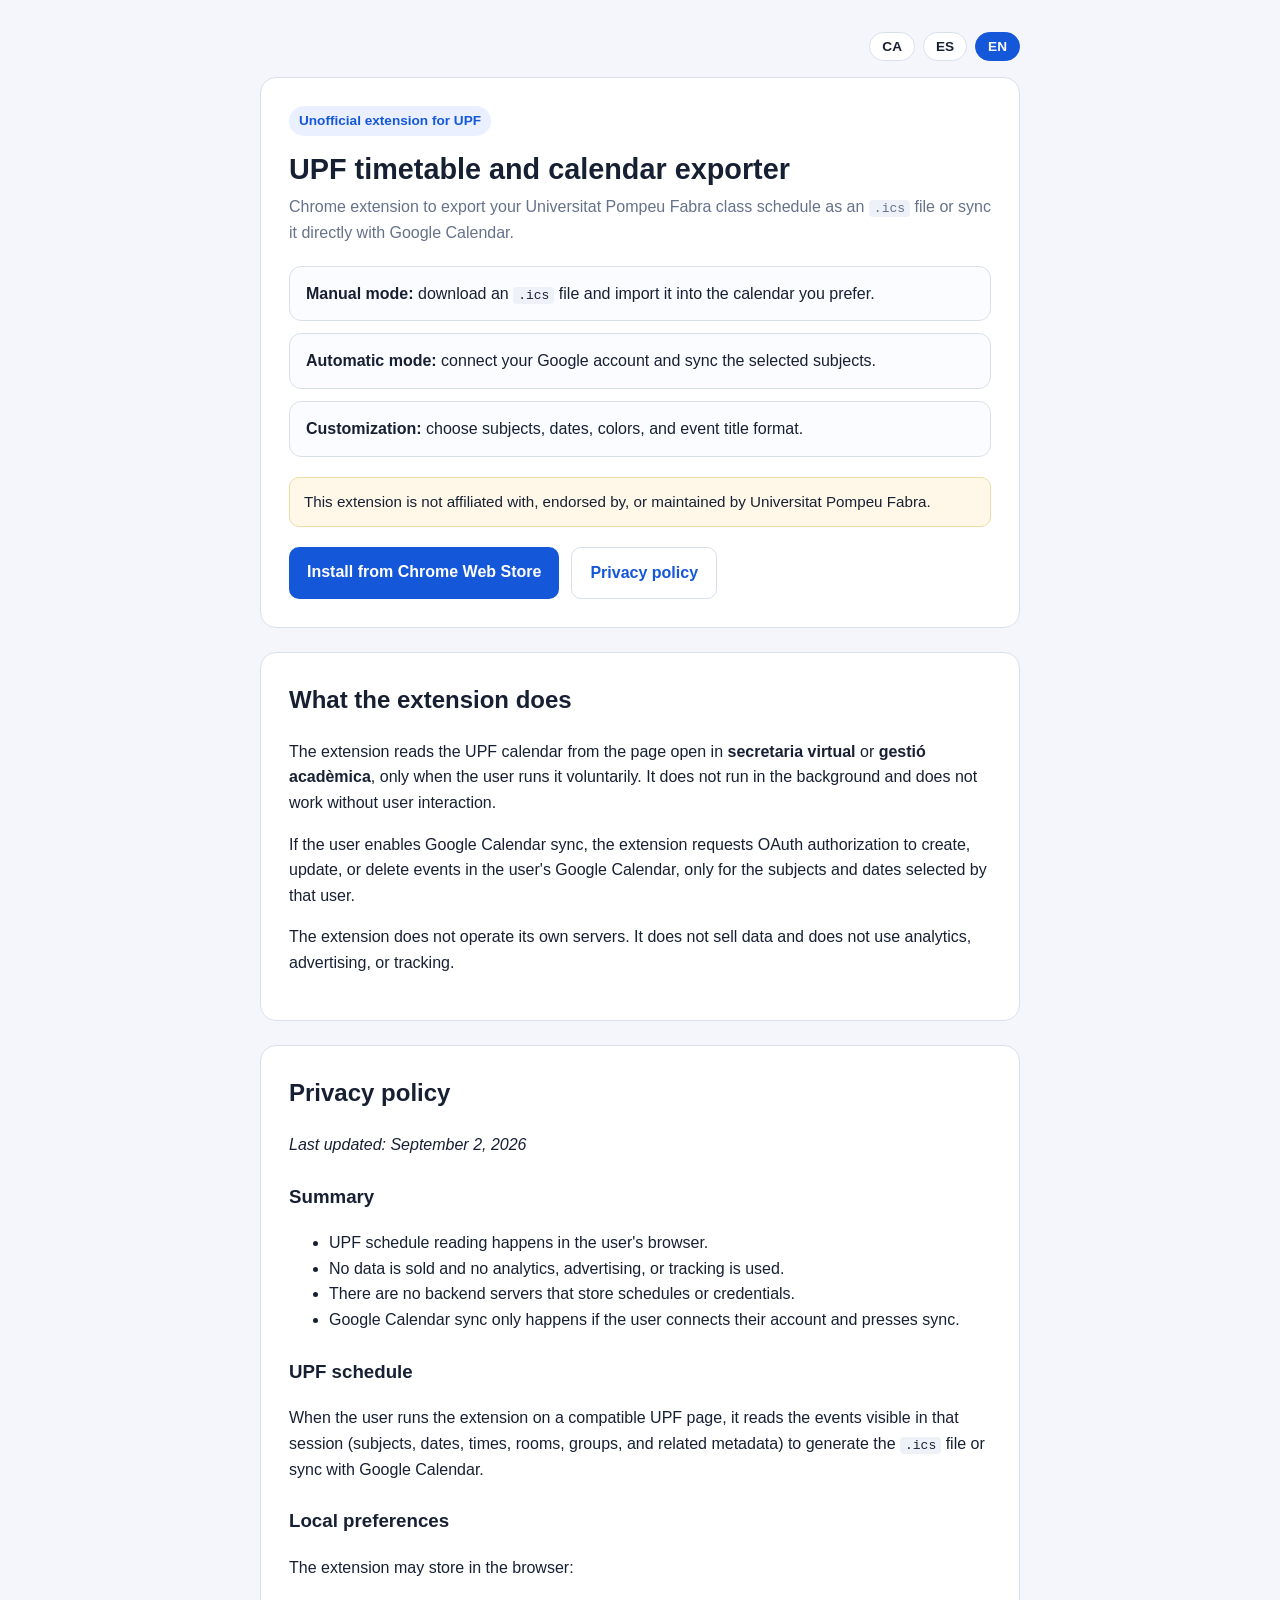
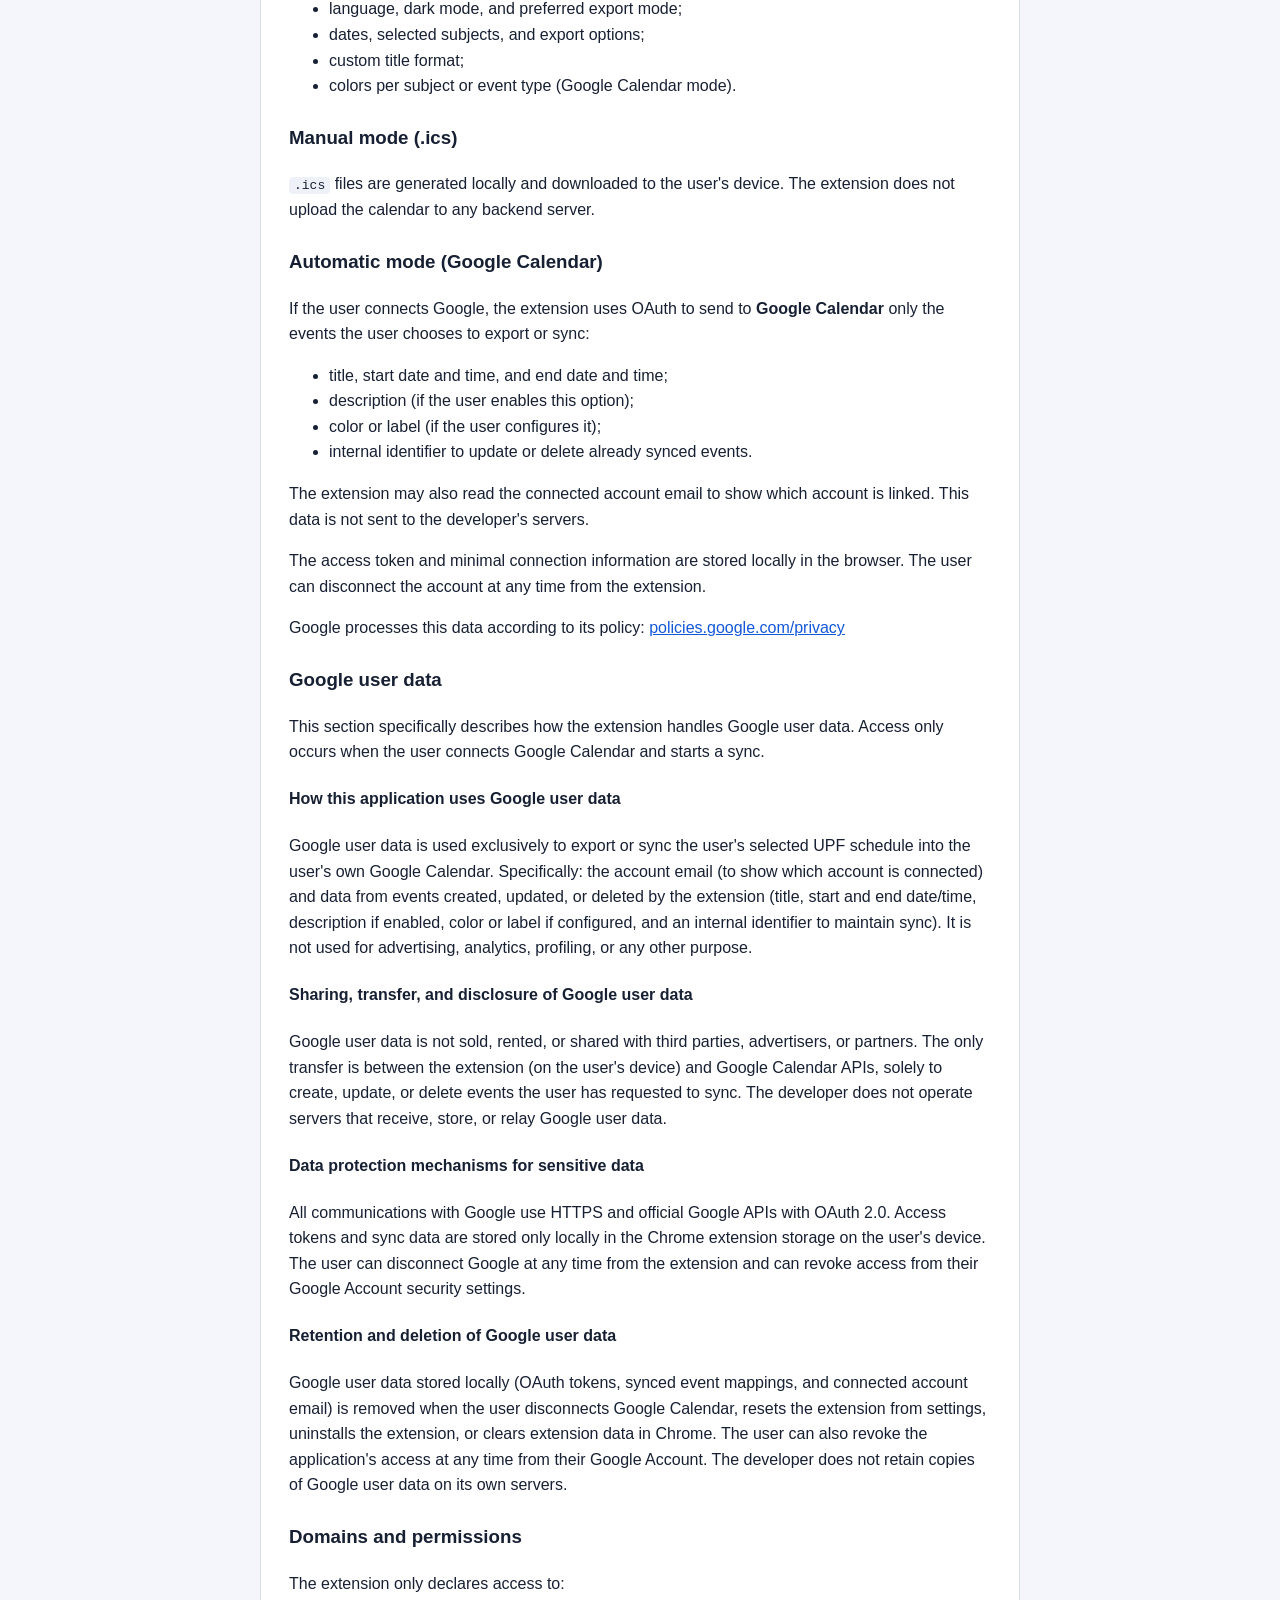
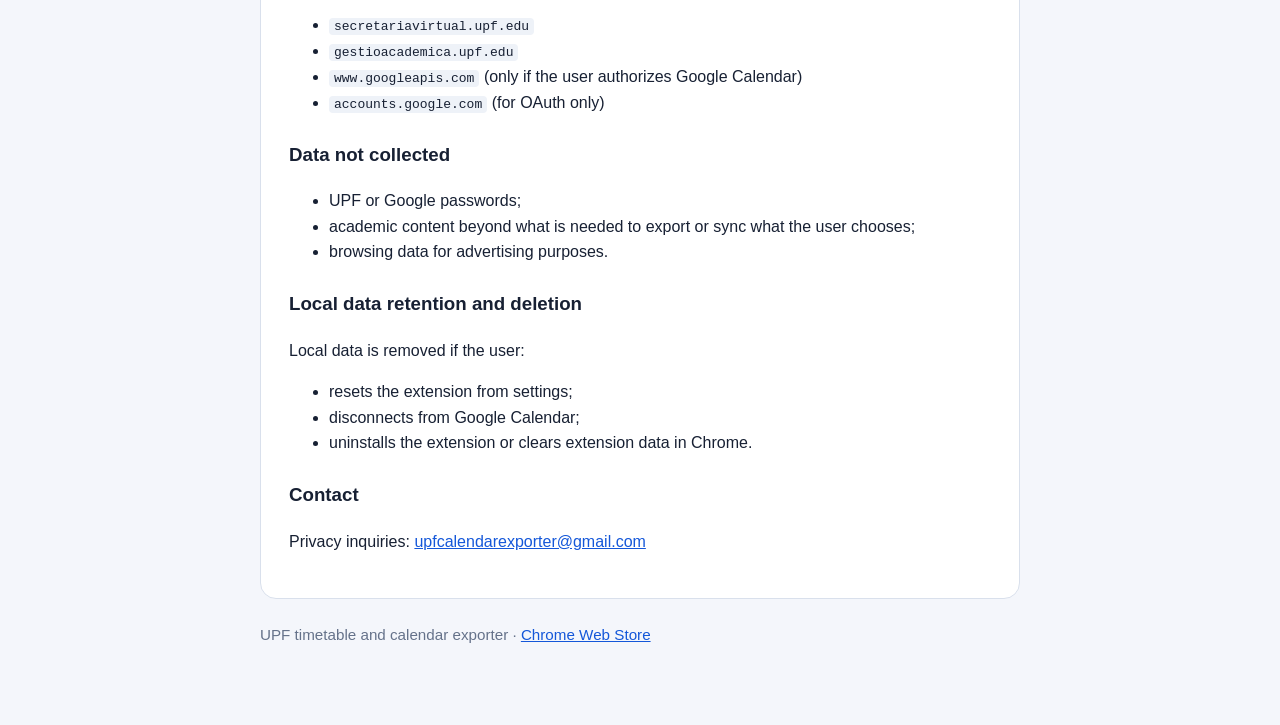
==== commit 32011be1: "Add files via upload" ====
--- a/docs/index.html
+++ b/docs/index.html
@@ -30,6 +30,30 @@
       padding: 32px 20px 64px;
     }
 
+    .lang-bar {
+      display: flex;
+      justify-content: flex-end;
+      gap: 8px;
+      margin-bottom: 16px;
+    }
+
+    .lang-btn {
+      border: 1px solid var(--border);
+      background: var(--card);
+      color: var(--text);
+      border-radius: 999px;
+      padding: 6px 12px;
+      font-size: 0.85rem;
+      font-weight: 700;
+      cursor: pointer;
+    }
+
+    .lang-btn.is-active {
+      background: var(--primary);
+      border-color: var(--primary);
+      color: #fff;
+    }
+
     .hero {
       background: var(--card);
       border: 1px solid var(--border);
@@ -141,158 +165,379 @@
 </head>
 <body>
   <div class="wrap">
+    <noscript>
+      <p class="notice">
+        This page supports Catalan, Spanish, and English. Please enable JavaScript to switch languages,
+        or read the privacy policy sections below in the default language.
+      </p>
+    </noscript>
+    <div class="lang-bar" role="navigation" aria-label="Language">
+      <button type="button" class="lang-btn" data-lang="ca">CA</button>
+      <button type="button" class="lang-btn" data-lang="es">ES</button>
+      <button type="button" class="lang-btn" data-lang="en">EN</button>
+    </div>
+
     <section class="hero">
-      <span class="badge">Extensió no oficial per a la UPF</span>
-      <h1>Exportador d'horari i calendari UPF</h1>
-      <p class="subtitle">
-        Extensió de Chrome per exportar l'horari de classes de la Universitat Pompeu Fabra
-        com a arxiu <code>.ics</code> o sincronitzar-lo directament amb Google Calendar.
-      </p>
+      <span class="badge" data-i18n="badge"></span>
+      <h1 data-i18n="title"></h1>
+      <p class="subtitle" data-i18n="subtitle"></p>
 
       <ul class="features">
-        <li><strong>Mode manual:</strong> descarrega un arxiu <code>.ics</code> i importa'l al calendari que prefereixis.</li>
-        <li><strong>Mode automàtic:</strong> connecta el teu compte de Google i sincronitza les assignatures seleccionades.</li>
-        <li><strong>Personalització:</strong> tria matèries, dates, colors i format dels títols dels esdeveniments.</li>
-      </ul>
-
-      <p class="notice" style="margin-top: 20px;">
-        Aquesta extensió no està afiliada, avalada ni mantinguda per la Universitat Pompeu Fabra.
-      </p>
+        <li data-i18n="featureManual"></li>
+        <li data-i18n="featureAuto"></li>
+        <li data-i18n="featureCustom"></li>
+      </ul>
+
+      <p class="notice" style="margin-top: 20px;" data-i18n="disclaimer"></p>
 
       <div class="actions">
-        <a class="btn btn-primary" href="https://chromewebstore.google.com/detail/ijndcdclgmgbmdmcppklikbmdgbapaig" target="_blank" rel="noopener noreferrer">
-          Instal·lar des de Chrome Web Store
-        </a>
-        <a class="btn btn-secondary" href="#privacidad">
-          Política de privacitat
-        </a>
+        <a class="btn btn-primary" href="https://chromewebstore.google.com/detail/ijndcdclgmgbmdmcppklikbmdgbapaig" target="_blank" rel="noopener noreferrer" data-i18n="installBtn"></a>
+        <a class="btn btn-secondary" href="#privacidad" data-i18n="privacyBtn"></a>
       </div>
     </section>
 
     <section class="section">
-      <h2>Què fa l'extensió</h2>
-      <p>
-        L'extensió llegeix el calendari de la UPF des de la pàgina oberta a la
-        <strong>secretaria virtual</strong> o <strong>gestió acadèmica</strong>, només quan l'usuari
-        l'executa voluntàriament. No funciona en segon pla ni sense interacció de l'usuari.
-      </p>
-      <p>
-        Si l'usuari activa la sincronització amb Google Calendar, l'extensió demana autorització OAuth
-        per crear, actualitzar o eliminar esdeveniments al calendari de Google de l'usuari, únicament
-        per a les assignatures i dates que aquest seleccioni.
-      </p>
-      <p>
-        L'extensió no opera servidors propis. No ven dades ni utilitza analítiques, publicitat ni seguiment.
-      </p>
+      <h2 data-i18n="whatTitle"></h2>
+      <p data-i18n="whatP1"></p>
+      <p data-i18n="whatP2"></p>
+      <p data-i18n="whatP3"></p>
     </section>
 
     <section class="section" id="privacidad">
-      <h2>Política de privacitat</h2>
-      <p><em>Última actualització: 2 de setembre de 2026</em></p>
-
-      <h3>Resum</h3>
+      <h2 data-i18n="privacyTitle"></h2>
+      <p><em data-i18n="privacyUpdated"></em></p>
+
+      <h3 data-i18n="summaryTitle"></h3>
       <ul>
-        <li>La lectura de l'horari UPF es fa al navegador de l'usuari.</li>
-        <li>No es venen dades ni s'utilitzen analítiques, publicitat ni seguiment.</li>
-        <li>No hi ha servidors propis que emmagatzemin horaris o credencials.</li>
-        <li>La sincronització amb Google Calendar només passa si l'usuari connecta el compte i prem sincronitzar.</li>
-      </ul>
-
-      <h3>Horari UPF</h3>
-      <p>
-        Quan l'usuari utilitza l'extensió en una pàgina compatible de la UPF, aquesta llegeix els
-        esdeveniments visibles en aquella sessió (assignatures, dates, hores, aules, grups i metadades
-        relacionades) per generar l'arxiu <code>.ics</code> o sincronitzar amb Google Calendar.
-      </p>
-
-      <h3>Preferències locals</h3>
-      <p>L'extensió pot desar al navegador:</p>
+        <li data-i18n="summary1"></li>
+        <li data-i18n="summary2"></li>
+        <li data-i18n="summary3"></li>
+        <li data-i18n="summary4"></li>
+      </ul>
+
+      <h3 data-i18n="upfTitle"></h3>
+      <p data-i18n="upfText"></p>
+
+      <h3 data-i18n="prefsTitle"></h3>
+      <p data-i18n="prefsIntro"></p>
       <ul>
-        <li>idioma, mode fosc i mode d'exportació preferit;</li>
-        <li>dates, matèries seleccionades i opcions d'exportació;</li>
-        <li>format personalitzat dels títols;</li>
-        <li>colors per matèria o tipus d'esdeveniment (mode Google Calendar).</li>
-      </ul>
-
-      <h3>Mode manual (.ics)</h3>
-      <p>
-        Els arxius <code>.ics</code> es generen localment i es descarreguen al dispositiu de l'usuari.
-        L'extensió no puja el calendari a cap servidor propi.
-      </p>
-
-      <h3>Mode automàtic (Google Calendar)</h3>
-      <p>
-        Si l'usuari connecta Google, l'extensió utilitza OAuth per enviar a
-        <strong>Google Calendar</strong> només els esdeveniments que decideix exportar o sincronitzar:
-      </p>
+        <li data-i18n="prefs1"></li>
+        <li data-i18n="prefs2"></li>
+        <li data-i18n="prefs3"></li>
+        <li data-i18n="prefs4"></li>
+      </ul>
+
+      <h3 data-i18n="manualTitle"></h3>
+      <p data-i18n="manualText"></p>
+
+      <h3 data-i18n="autoTitle"></h3>
+      <p data-i18n="autoIntro"></p>
       <ul>
-        <li>títol, data i hora d'inici i fi;</li>
-        <li>descripció (si l'usuari activa aquesta opció);</li>
-        <li>color o etiqueta (si l'usuari la configura);</li>
-        <li>identificador intern per actualitzar o eliminar esdeveniments ja sincronitzats.</li>
-      </ul>
-      <p>
-        L'extensió també pot llegir el correu del compte connectat per mostrar amb quin compte està
-        vinculada. Aquesta dada no s'envia a servidors del desenvolupador.
-      </p>
-      <p>
-        El token d'accés i la informació mínima de connexió es desen localment al navegador.
-        L'usuari pot desconnectar el compte en qualsevol moment des de l'extensió.
-      </p>
-      <p>
-        Google tracta aquestes dades segons la seva política:
-        <a href="https://policies.google.com/privacy" target="_blank" rel="noopener noreferrer">policies.google.com/privacy</a>
-      </p>
-
-      <h3>Google User Data Policy</h3>
-      <p>
-        This extension accesses Google user data only when the user explicitly connects
-        Google Calendar and starts a sync.
-      </p>
-      <ul>
-        <li><strong>Data accessed:</strong> Google account email (to show which account is connected) and calendar events created, updated, or deleted by the extension (title, start/end time, description if enabled, color or label if configured, and an internal event identifier for sync).</li>
-        <li><strong>How data is used:</strong> solely to export or sync the user's selected UPF schedule into the user's own Google Calendar.</li>
-        <li><strong>Data storage:</strong> OAuth tokens and sync mappings are stored locally in the browser (Chrome extension storage). The developer does not operate backend servers that store Google user data.</li>
-        <li><strong>Data sharing:</strong> Google user data is not sold, rented, or shared with third parties.</li>
-        <li><strong>Data protection:</strong> communication uses HTTPS and Google APIs; users can disconnect Google at any time from the extension.</li>
-        <li><strong>Data retention and deletion:</strong> local tokens and sync data are removed when the user disconnects Google, resets extension settings, or uninstalls the extension. Users can also revoke access in their Google Account security settings.</li>
-      </ul>
-
-      <h3>Dominis i permisos</h3>
-      <p>L'extensió només declara accés a:</p>
+        <li data-i18n="auto1"></li>
+        <li data-i18n="auto2"></li>
+        <li data-i18n="auto3"></li>
+        <li data-i18n="auto4"></li>
+      </ul>
+      <p data-i18n="autoEmail"></p>
+      <p data-i18n="autoToken"></p>
+      <p data-i18n="autoGooglePolicy"></p>
+
+      <h3 data-i18n="googleDataTitle"></h3>
+      <p data-i18n="googleDataIntro"></p>
+
+      <h4 data-i18n="googleUseTitle"></h4>
+      <p data-i18n="googleUseText"></p>
+
+      <h4 data-i18n="googleShareTitle"></h4>
+      <p data-i18n="googleShareText"></p>
+
+      <h4 data-i18n="googleProtectTitle"></h4>
+      <p data-i18n="googleProtectText"></p>
+
+      <h4 data-i18n="googleRetentionTitle"></h4>
+      <p data-i18n="googleRetentionText"></p>
+
+      <h3 data-i18n="domainsTitle"></h3>
+      <p data-i18n="domainsIntro"></p>
       <ul>
         <li><code>secretariavirtual.upf.edu</code></li>
         <li><code>gestioacademica.upf.edu</code></li>
-        <li><code>www.googleapis.com</code> (només si l'usuari autoritza Google Calendar)</li>
-        <li><code>accounts.google.com</code> (només per a OAuth)</li>
-      </ul>
-
-      <h3>Dades que no es recullen</h3>
+        <li data-i18n="domainGoogleApi"></li>
+        <li data-i18n="domainOAuth"></li>
+      </ul>
+
+      <h3 data-i18n="notCollectedTitle"></h3>
       <ul>
-        <li>contrasenyes de la UPF o de Google;</li>
-        <li>contingut acadèmic fora del necessari per exportar o sincronitzar el que l'usuari tria;</li>
-        <li>dades de navegació amb finalitats publicitàries.</li>
-      </ul>
-
-      <h3>Conservació i eliminació</h3>
-      <p>Les dades locals s'eliminen si l'usuari:</p>
+        <li data-i18n="notCollected1"></li>
+        <li data-i18n="notCollected2"></li>
+        <li data-i18n="notCollected3"></li>
+      </ul>
+
+      <h3 data-i18n="localRetentionTitle"></h3>
+      <p data-i18n="localRetentionIntro"></p>
       <ul>
-        <li>reinicia l'extensió des de la configuració;</li>
-        <li>es desconnecta de Google Calendar;</li>
-        <li>desinstal·la l'extensió o esborra les dades d'extensions a Chrome.</li>
-      </ul>
-
-      <h3>Contacte</h3>
+        <li data-i18n="localRetention1"></li>
+        <li data-i18n="localRetention2"></li>
+        <li data-i18n="localRetention3"></li>
+      </ul>
+
+      <h3 data-i18n="contactTitle"></h3>
       <p>
-        Consultes sobre privacitat:
+        <span data-i18n="contactText"></span>
         <a href="mailto:upfcalendarexporter@gmail.com">upfcalendarexporter@gmail.com</a>
       </p>
     </section>
 
     <p class="footer">
-      Exportador d'horari i calendari UPF ·
+      <span data-i18n="footer"></span>
       <a href="https://chromewebstore.google.com/detail/ijndcdclgmgbmdmcppklikbmdgbapaig" target="_blank" rel="noopener noreferrer">Chrome Web Store</a>
     </p>
   </div>
+
+  <script>
+    const STORE_URL = "https://chromewebstore.google.com/detail/ijndcdclgmgbmdmcppklikbmdgbapaig";
+    const GOOGLE_PRIVACY_URL = "https://policies.google.com/privacy";
+
+    const I18N = {
+      ca: {
+        pageTitle: "Exportador d'horari i calendari UPF",
+        badge: "Extensió no oficial per a la UPF",
+        title: "Exportador d'horari i calendari UPF",
+        subtitle: "Extensió de Chrome per exportar l'horari de classes de la Universitat Pompeu Fabra com a arxiu <code>.ics</code> o sincronitzar-lo directament amb Google Calendar.",
+        featureManual: "<strong>Mode manual:</strong> descarrega un arxiu <code>.ics</code> i importa'l al calendari que prefereixis.",
+        featureAuto: "<strong>Mode automàtic:</strong> connecta el teu compte de Google i sincronitza les assignatures seleccionades.",
+        featureCustom: "<strong>Personalització:</strong> tria matèries, dates, colors i format dels títols dels esdeveniments.",
+        disclaimer: "Aquesta extensió no està afiliada, avalada ni mantinguda per la Universitat Pompeu Fabra.",
+        installBtn: "Instal·lar des de Chrome Web Store",
+        privacyBtn: "Política de privacitat",
+        whatTitle: "Què fa l'extensió",
+        whatP1: "L'extensió llegeix el calendari de la UPF des de la pàgina oberta a la <strong>secretaria virtual</strong> o <strong>gestió acadèmica</strong>, només quan l'usuari l'executa voluntàriament. No funciona en segon pla ni sense interacció de l'usuari.",
+        whatP2: "Si l'usuari activa la sincronització amb Google Calendar, l'extensió demana autorització OAuth per crear, actualitzar o eliminar esdeveniments al calendari de Google de l'usuari, únicament per a les assignatures i dates que aquest seleccioni.",
+        whatP3: "L'extensió no opera servidors propis. No ven dades ni utilitza analítiques, publicitat ni seguiment.",
+        privacyTitle: "Política de privacitat",
+        privacyUpdated: "Última actualització: 2 de setembre de 2026",
+        summaryTitle: "Resum",
+        summary1: "La lectura de l'horari UPF es fa al navegador de l'usuari.",
+        summary2: "No es venen dades ni s'utilitzen analítiques, publicitat ni seguiment.",
+        summary3: "No hi ha servidors propis que emmagatzemin horaris o credencials.",
+        summary4: "La sincronització amb Google Calendar només passa si l'usuari connecta el compte i prem sincronitzar.",
+        upfTitle: "Horari UPF",
+        upfText: "Quan l'usuari utilitza l'extensió en una pàgina compatible de la UPF, aquesta llegeix els esdeveniments visibles en aquella sessió (assignatures, dates, hores, aules, grups i metadades relacionades) per generar l'arxiu <code>.ics</code> o sincronitzar amb Google Calendar.",
+        prefsTitle: "Preferències locals",
+        prefsIntro: "L'extensió pot desar al navegador:",
+        prefs1: "idioma, mode fosc i mode d'exportació preferit;",
+        prefs2: "dates, matèries seleccionades i opcions d'exportació;",
+        prefs3: "format personalitzat dels títols;",
+        prefs4: "colors per matèria o tipus d'esdeveniment (mode Google Calendar).",
+        manualTitle: "Mode manual (.ics)",
+        manualText: "Els arxius <code>.ics</code> es generen localment i es descarreguen al dispositiu de l'usuari. L'extensió no puja el calendari a cap servidor propi.",
+        autoTitle: "Mode automàtic (Google Calendar)",
+        autoIntro: "Si l'usuari connecta Google, l'extensió utilitza OAuth per enviar a <strong>Google Calendar</strong> només els esdeveniments que decideix exportar o sincronitzar:",
+        auto1: "títol, data i hora d'inici i fi;",
+        auto2: "descripció (si l'usuari activa aquesta opció);",
+        auto3: "color o etiqueta (si l'usuari la configura);",
+        auto4: "identificador intern per actualitzar o eliminar esdeveniments ja sincronitzats.",
+        autoEmail: "L'extensió també pot llegir el correu del compte connectat per mostrar amb quin compte està vinculada. Aquesta dada no s'envia a servidors del desenvolupador.",
+        autoToken: "El token d'accés i la informació mínima de connexió es desen localment al navegador. L'usuari pot desconnectar el compte en qualsevol moment des de l'extensió.",
+        autoGooglePolicy: "Google tracta aquestes dades segons la seva política: <a href=\"" + GOOGLE_PRIVACY_URL + "\" target=\"_blank\" rel=\"noopener noreferrer\">policies.google.com/privacy</a>",
+        googleDataTitle: "Dades d'usuari de Google",
+        googleDataIntro: "Aquesta secció descriu específicament com l'extensió tracta les dades d'usuari de Google. L'accés només es produeix quan l'usuari connecta Google Calendar i inicia una sincronització.",
+        googleUseTitle: "Com usa l'aplicació les dades d'usuari de Google",
+        googleUseText: "Les dades d'usuari de Google s'utilitzen exclusivament per exportar o sincronitzar l'horari UPF seleccionat per l'usuari al seu propi Google Calendar. Concretament: el correu del compte (per mostrar quin compte està connectat) i les dades dels esdeveniments creats, actualitzats o eliminats per l'extensió (títol, data i hora d'inici i fi, descripció si està activada, color o etiqueta si està configurada, i un identificador intern per mantenir la sincronització). No s'utilitzen per publicitat, analítiques, perfilat ni cap altre propòsit.",
+        googleShareTitle: "Compartició, transferència i divulgació de dades d'usuari de Google",
+        googleShareText: "Les dades d'usuari de Google no es venen, es lloguen ni es comparteixen amb tercers, anunciants ni socis. L'única transferència és entre l'extensió (al dispositiu de l'usuari) i les API de Google Calendar, únicament per crear, actualitzar o eliminar els esdeveniments que l'usuari ha demanat sincronitzar. El desenvolupador no opera servidors que rebin, emmagatzemin o reenviïn dades d'usuari de Google.",
+        googleProtectTitle: "Mecanismes de protecció de dades sensibles",
+        googleProtectText: "Totes les comunicacions amb Google es fan mitjançant HTTPS i les API oficials de Google amb OAuth 2.0. Els tokens d'accés i les dades de sincronització es desen només localment a l'emmagatzematge de l'extensió de Chrome al dispositiu de l'usuari. L'usuari pot desconnectar Google en qualsevol moment des de l'extensió i pot revocar l'accés des de la configuració de seguretat del seu compte de Google.",
+        googleRetentionTitle: "Conservació i eliminació de dades d'usuari de Google",
+        googleRetentionText: "Les dades d'usuari de Google emmagatzemades localment (tokens OAuth, mapatge d'esdeveniments sincronitzats i correu del compte connectat) s'eliminen quan l'usuari es desconnecta de Google Calendar, reinicia l'extensió des de la configuració, desinstal·la l'extensió o esborra les dades d'extensions a Chrome. L'usuari també pot revocar l'accés de l'aplicació en qualsevol moment des del seu compte de Google. El desenvolupador no conserva còpies de dades d'usuari de Google en servidors propis.",
+        domainsTitle: "Dominis i permisos",
+        domainsIntro: "L'extensió només declara accés a:",
+        domainGoogleApi: "<code>www.googleapis.com</code> (només si l'usuari autoritza Google Calendar)",
+        domainOAuth: "<code>accounts.google.com</code> (només per a OAuth)",
+        notCollectedTitle: "Dades que no es recullen",
+        notCollected1: "contrasenyes de la UPF o de Google;",
+        notCollected2: "contingut acadèmic fora del necessari per exportar o sincronitzar el que l'usuari tria;",
+        notCollected3: "dades de navegació amb finalitats publicitàries.",
+        localRetentionTitle: "Conservació i eliminació de dades locals",
+        localRetentionIntro: "Les dades locals s'eliminen si l'usuari:",
+        localRetention1: "reinicia l'extensió des de la configuració;",
+        localRetention2: "es desconnecta de Google Calendar;",
+        localRetention3: "desinstal·la l'extensió o esborra les dades d'extensions a Chrome.",
+        contactTitle: "Contacte",
+        contactText: "Consultes sobre privacitat:",
+        footer: "Exportador d'horari i calendari UPF ·"
+      },
+      es: {
+        pageTitle: "Exportador de horario y calendario UPF",
+        badge: "Extensión no oficial para la UPF",
+        title: "Exportador de horario y calendario UPF",
+        subtitle: "Extensión de Chrome para exportar el horario de clases de la Universitat Pompeu Fabra como archivo <code>.ics</code> o sincronizarlo directamente con Google Calendar.",
+        featureManual: "<strong>Modo manual:</strong> descarga un archivo <code>.ics</code> e impórtalo en el calendario que prefieras.",
+        featureAuto: "<strong>Modo automático:</strong> conecta tu cuenta de Google y sincroniza las asignaturas seleccionadas.",
+        featureCustom: "<strong>Personalización:</strong> elige materias, fechas, colores y formato de los títulos de los eventos.",
+        disclaimer: "Esta extensión no está afiliada, avalada ni mantenida por la Universitat Pompeu Fabra.",
+        installBtn: "Instalar desde Chrome Web Store",
+        privacyBtn: "Política de privacidad",
+        whatTitle: "Qué hace la extensión",
+        whatP1: "La extensión lee el calendario de la UPF desde la página abierta en la <strong>secretaría virtual</strong> o <strong>gestión académica</strong>, solo cuando el usuario la ejecuta voluntariamente. No funciona en segundo plano ni sin interacción del usuario.",
+        whatP2: "Si el usuario activa la sincronización con Google Calendar, la extensión solicita autorización OAuth para crear, actualizar o eliminar eventos en el calendario de Google del usuario, únicamente para las asignaturas y fechas que este seleccione.",
+        whatP3: "La extensión no opera servidores propios. No vende datos ni utiliza analíticas, publicidad ni seguimiento.",
+        privacyTitle: "Política de privacidad",
+        privacyUpdated: "Última actualización: 2 de septiembre de 2026",
+        summaryTitle: "Resumen",
+        summary1: "La lectura del horario UPF se realiza en el navegador del usuario.",
+        summary2: "No se venden datos ni se utilizan analíticas, publicidad ni seguimiento.",
+        summary3: "No hay servidores propios que almacenen horarios o credenciales.",
+        summary4: "La sincronización con Google Calendar solo ocurre si el usuario conecta la cuenta y pulsa sincronizar.",
+        upfTitle: "Horario UPF",
+        upfText: "Cuando el usuario utiliza la extensión en una página compatible de la UPF, esta lee los eventos visibles en esa sesión (asignaturas, fechas, horas, aulas, grupos y metadatos relacionados) para generar el archivo <code>.ics</code> o sincronizar con Google Calendar.",
+        prefsTitle: "Preferencias locales",
+        prefsIntro: "La extensión puede guardar en el navegador:",
+        prefs1: "idioma, modo oscuro y modo de exportación preferido;",
+        prefs2: "fechas, materias seleccionadas y opciones de exportación;",
+        prefs3: "formato personalizado de los títulos;",
+        prefs4: "colores por materia o tipo de evento (modo Google Calendar).",
+        manualTitle: "Modo manual (.ics)",
+        manualText: "Los archivos <code>.ics</code> se generan localmente y se descargan en el dispositivo del usuario. La extensión no sube el calendario a ningún servidor propio.",
+        autoTitle: "Modo automático (Google Calendar)",
+        autoIntro: "Si el usuario conecta Google, la extensión utiliza OAuth para enviar a <strong>Google Calendar</strong> solo los eventos que decide exportar o sincronizar:",
+        auto1: "título, fecha y hora de inicio y fin;",
+        auto2: "descripción (si el usuario activa esta opción);",
+        auto3: "color o etiqueta (si el usuario la configura);",
+        auto4: "identificador interno para actualizar o eliminar eventos ya sincronizados.",
+        autoEmail: "La extensión también puede leer el correo de la cuenta conectada para mostrar con qué cuenta está vinculada. Este dato no se envía a servidores del desarrollador.",
+        autoToken: "El token de acceso y la información mínima de conexión se guardan localmente en el navegador. El usuario puede desconectar la cuenta en cualquier momento desde la extensión.",
+        autoGooglePolicy: "Google trata estos datos según su política: <a href=\"" + GOOGLE_PRIVACY_URL + "\" target=\"_blank\" rel=\"noopener noreferrer\">policies.google.com/privacy</a>",
+        googleDataTitle: "Datos de usuario de Google",
+        googleDataIntro: "Esta sección describe específicamente cómo la extensión trata los datos de usuario de Google. El acceso solo ocurre cuando el usuario conecta Google Calendar e inicia una sincronización.",
+        googleUseTitle: "Cómo usa la aplicación los datos de usuario de Google",
+        googleUseText: "Los datos de usuario de Google se utilizan exclusivamente para exportar o sincronizar el horario UPF seleccionado por el usuario en su propio Google Calendar. En concreto: el correo de la cuenta (para mostrar qué cuenta está conectada) y los datos de los eventos creados, actualizados o eliminados por la extensión (título, fecha y hora de inicio y fin, descripción si está activada, color o etiqueta si está configurada, y un identificador interno para mantener la sincronización). No se utilizan para publicidad, analíticas, perfilado ni ningún otro propósito.",
+        googleShareTitle: "Compartición, transferencia y divulgación de datos de usuario de Google",
+        googleShareText: "Los datos de usuario de Google no se venden, alquilan ni comparten con terceros, anunciantes ni socios. La única transferencia es entre la extensión (en el dispositivo del usuario) y las API de Google Calendar, únicamente para crear, actualizar o eliminar los eventos que el usuario ha solicitado sincronizar. El desarrollador no opera servidores que reciban, almacenen o reenvíen datos de usuario de Google.",
+        googleProtectTitle: "Mecanismos de protección de datos sensibles",
+        googleProtectText: "Todas las comunicaciones con Google se realizan mediante HTTPS y las API oficiales de Google con OAuth 2.0. Los tokens de acceso y los datos de sincronización se almacenan solo localmente en el almacenamiento de la extensión de Chrome en el dispositivo del usuario. El usuario puede desconectar Google en cualquier momento desde la extensión y puede revocar el acceso desde la configuración de seguridad de su cuenta de Google.",
+        googleRetentionTitle: "Conservación y eliminación de datos de usuario de Google",
+        googleRetentionText: "Los datos de usuario de Google almacenados localmente (tokens OAuth, mapeo de eventos sincronizados y correo de la cuenta conectada) se eliminan cuando el usuario se desconecta de Google Calendar, reinicia la extensión desde la configuración, desinstala la extensión o borra los datos de extensiones en Chrome. El usuario también puede revocar el acceso de la aplicación en cualquier momento desde su cuenta de Google. El desarrollador no conserva copias de datos de usuario de Google en servidores propios.",
+        domainsTitle: "Dominios y permisos",
+        domainsIntro: "La extensión solo declara acceso a:",
+        domainGoogleApi: "<code>www.googleapis.com</code> (solo si el usuario autoriza Google Calendar)",
+        domainOAuth: "<code>accounts.google.com</code> (solo para OAuth)",
+        notCollectedTitle: "Datos que no se recopilan",
+        notCollected1: "contraseñas de la UPF o de Google;",
+        notCollected2: "contenido académico fuera de lo necesario para exportar o sincronizar lo que el usuario elige;",
+        notCollected3: "datos de navegación con fines publicitarios.",
+        localRetentionTitle: "Conservación y eliminación de datos locales",
+        localRetentionIntro: "Los datos locales se eliminan si el usuario:",
+        localRetention1: "reinicia la extensión desde la configuración;",
+        localRetention2: "se desconecta de Google Calendar;",
+        localRetention3: "desinstala la extensión o borra los datos de extensiones en Chrome.",
+        contactTitle: "Contacto",
+        contactText: "Consultas sobre privacidad:",
+        footer: "Exportador de horario y calendario UPF ·"
+      },
+      en: {
+        pageTitle: "UPF timetable and calendar exporter",
+        badge: "Unofficial extension for UPF",
+        title: "UPF timetable and calendar exporter",
+        subtitle: "Chrome extension to export your Universitat Pompeu Fabra class schedule as an <code>.ics</code> file or sync it directly with Google Calendar.",
+        featureManual: "<strong>Manual mode:</strong> download an <code>.ics</code> file and import it into the calendar you prefer.",
+        featureAuto: "<strong>Automatic mode:</strong> connect your Google account and sync the selected subjects.",
+        featureCustom: "<strong>Customization:</strong> choose subjects, dates, colors, and event title format.",
+        disclaimer: "This extension is not affiliated with, endorsed by, or maintained by Universitat Pompeu Fabra.",
+        installBtn: "Install from Chrome Web Store",
+        privacyBtn: "Privacy policy",
+        whatTitle: "What the extension does",
+        whatP1: "The extension reads the UPF calendar from the page open in <strong>secretaria virtual</strong> or <strong>gestió acadèmica</strong>, only when the user runs it voluntarily. It does not run in the background and does not work without user interaction.",
+        whatP2: "If the user enables Google Calendar sync, the extension requests OAuth authorization to create, update, or delete events in the user's Google Calendar, only for the subjects and dates selected by that user.",
+        whatP3: "The extension does not operate its own servers. It does not sell data and does not use analytics, advertising, or tracking.",
+        privacyTitle: "Privacy policy",
+        privacyUpdated: "Last updated: September 2, 2026",
+        summaryTitle: "Summary",
+        summary1: "UPF schedule reading happens in the user's browser.",
+        summary2: "No data is sold and no analytics, advertising, or tracking is used.",
+        summary3: "There are no backend servers that store schedules or credentials.",
+        summary4: "Google Calendar sync only happens if the user connects their account and presses sync.",
+        upfTitle: "UPF schedule",
+        upfText: "When the user runs the extension on a compatible UPF page, it reads the events visible in that session (subjects, dates, times, rooms, groups, and related metadata) to generate the <code>.ics</code> file or sync with Google Calendar.",
+        prefsTitle: "Local preferences",
+        prefsIntro: "The extension may store in the browser:",
+        prefs1: "language, dark mode, and preferred export mode;",
+        prefs2: "dates, selected subjects, and export options;",
+        prefs3: "custom title format;",
+        prefs4: "colors per subject or event type (Google Calendar mode).",
+        manualTitle: "Manual mode (.ics)",
+        manualText: "<code>.ics</code> files are generated locally and downloaded to the user's device. The extension does not upload the calendar to any backend server.",
+        autoTitle: "Automatic mode (Google Calendar)",
+        autoIntro: "If the user connects Google, the extension uses OAuth to send to <strong>Google Calendar</strong> only the events the user chooses to export or sync:",
+        auto1: "title, start date and time, and end date and time;",
+        auto2: "description (if the user enables this option);",
+        auto3: "color or label (if the user configures it);",
+        auto4: "internal identifier to update or delete already synced events.",
+        autoEmail: "The extension may also read the connected account email to show which account is linked. This data is not sent to the developer's servers.",
+        autoToken: "The access token and minimal connection information are stored locally in the browser. The user can disconnect the account at any time from the extension.",
+        autoGooglePolicy: "Google processes this data according to its policy: <a href=\"" + GOOGLE_PRIVACY_URL + "\" target=\"_blank\" rel=\"noopener noreferrer\">policies.google.com/privacy</a>",
+        googleDataTitle: "Google user data",
+        googleDataIntro: "This section specifically describes how the extension handles Google user data. Access only occurs when the user connects Google Calendar and starts a sync.",
+        googleUseTitle: "How this application uses Google user data",
+        googleUseText: "Google user data is used exclusively to export or sync the user's selected UPF schedule into the user's own Google Calendar. Specifically: the account email (to show which account is connected) and data from events created, updated, or deleted by the extension (title, start and end date/time, description if enabled, color or label if configured, and an internal identifier to maintain sync). It is not used for advertising, analytics, profiling, or any other purpose.",
+        googleShareTitle: "Sharing, transfer, and disclosure of Google user data",
+        googleShareText: "Google user data is not sold, rented, or shared with third parties, advertisers, or partners. The only transfer is between the extension (on the user's device) and Google Calendar APIs, solely to create, update, or delete events the user has requested to sync. The developer does not operate servers that receive, store, or relay Google user data.",
+        googleProtectTitle: "Data protection mechanisms for sensitive data",
+        googleProtectText: "All communications with Google use HTTPS and official Google APIs with OAuth 2.0. Access tokens and sync data are stored only locally in the Chrome extension storage on the user's device. The user can disconnect Google at any time from the extension and can revoke access from their Google Account security settings.",
+        googleRetentionTitle: "Retention and deletion of Google user data",
+        googleRetentionText: "Google user data stored locally (OAuth tokens, synced event mappings, and connected account email) is removed when the user disconnects Google Calendar, resets the extension from settings, uninstalls the extension, or clears extension data in Chrome. The user can also revoke the application's access at any time from their Google Account. The developer does not retain copies of Google user data on its own servers.",
+        domainsTitle: "Domains and permissions",
+        domainsIntro: "The extension only declares access to:",
+        domainGoogleApi: "<code>www.googleapis.com</code> (only if the user authorizes Google Calendar)",
+        domainOAuth: "<code>accounts.google.com</code> (for OAuth only)",
+        notCollectedTitle: "Data not collected",
+        notCollected1: "UPF or Google passwords;",
+        notCollected2: "academic content beyond what is needed to export or sync what the user chooses;",
+        notCollected3: "browsing data for advertising purposes.",
+        localRetentionTitle: "Local data retention and deletion",
+        localRetentionIntro: "Local data is removed if the user:",
+        localRetention1: "resets the extension from settings;",
+        localRetention2: "disconnects from Google Calendar;",
+        localRetention3: "uninstalls the extension or clears extension data in Chrome.",
+        contactTitle: "Contact",
+        contactText: "Privacy inquiries:",
+        footer: "UPF timetable and calendar exporter ·"
+      }
+    };
+
+    function detectLang() {
+      const params = new URLSearchParams(window.location.search);
+      const fromUrl = params.get("lang");
+      if (fromUrl && I18N[fromUrl]) return fromUrl;
+      const saved = localStorage.getItem("upf-site-lang");
+      if (saved && I18N[saved]) return saved;
+      const browser = (navigator.language || "en").slice(0, 2).toLowerCase();
+      return I18N[browser] ? browser : "en";
+    }
+
+    function applyLang(lang) {
+      const strings = I18N[lang] || I18N.ca;
+      document.documentElement.lang = lang;
+      document.title = strings.pageTitle;
+
+      document.querySelectorAll("[data-i18n]").forEach((node) => {
+        const key = node.getAttribute("data-i18n");
+        if (!strings[key]) return;
+        node.innerHTML = strings[key];
+      });
+
+      document.querySelectorAll(".lang-btn").forEach((btn) => {
+        btn.classList.toggle("is-active", btn.getAttribute("data-lang") === lang);
+      });
+
+      localStorage.setItem("upf-site-lang", lang);
+    }
+
+    document.querySelectorAll(".lang-btn").forEach((btn) => {
+      btn.addEventListener("click", () => applyLang(btn.getAttribute("data-lang")));
+    });
+
+    applyLang(detectLang());
+  </script>
 </body>
 </html>
